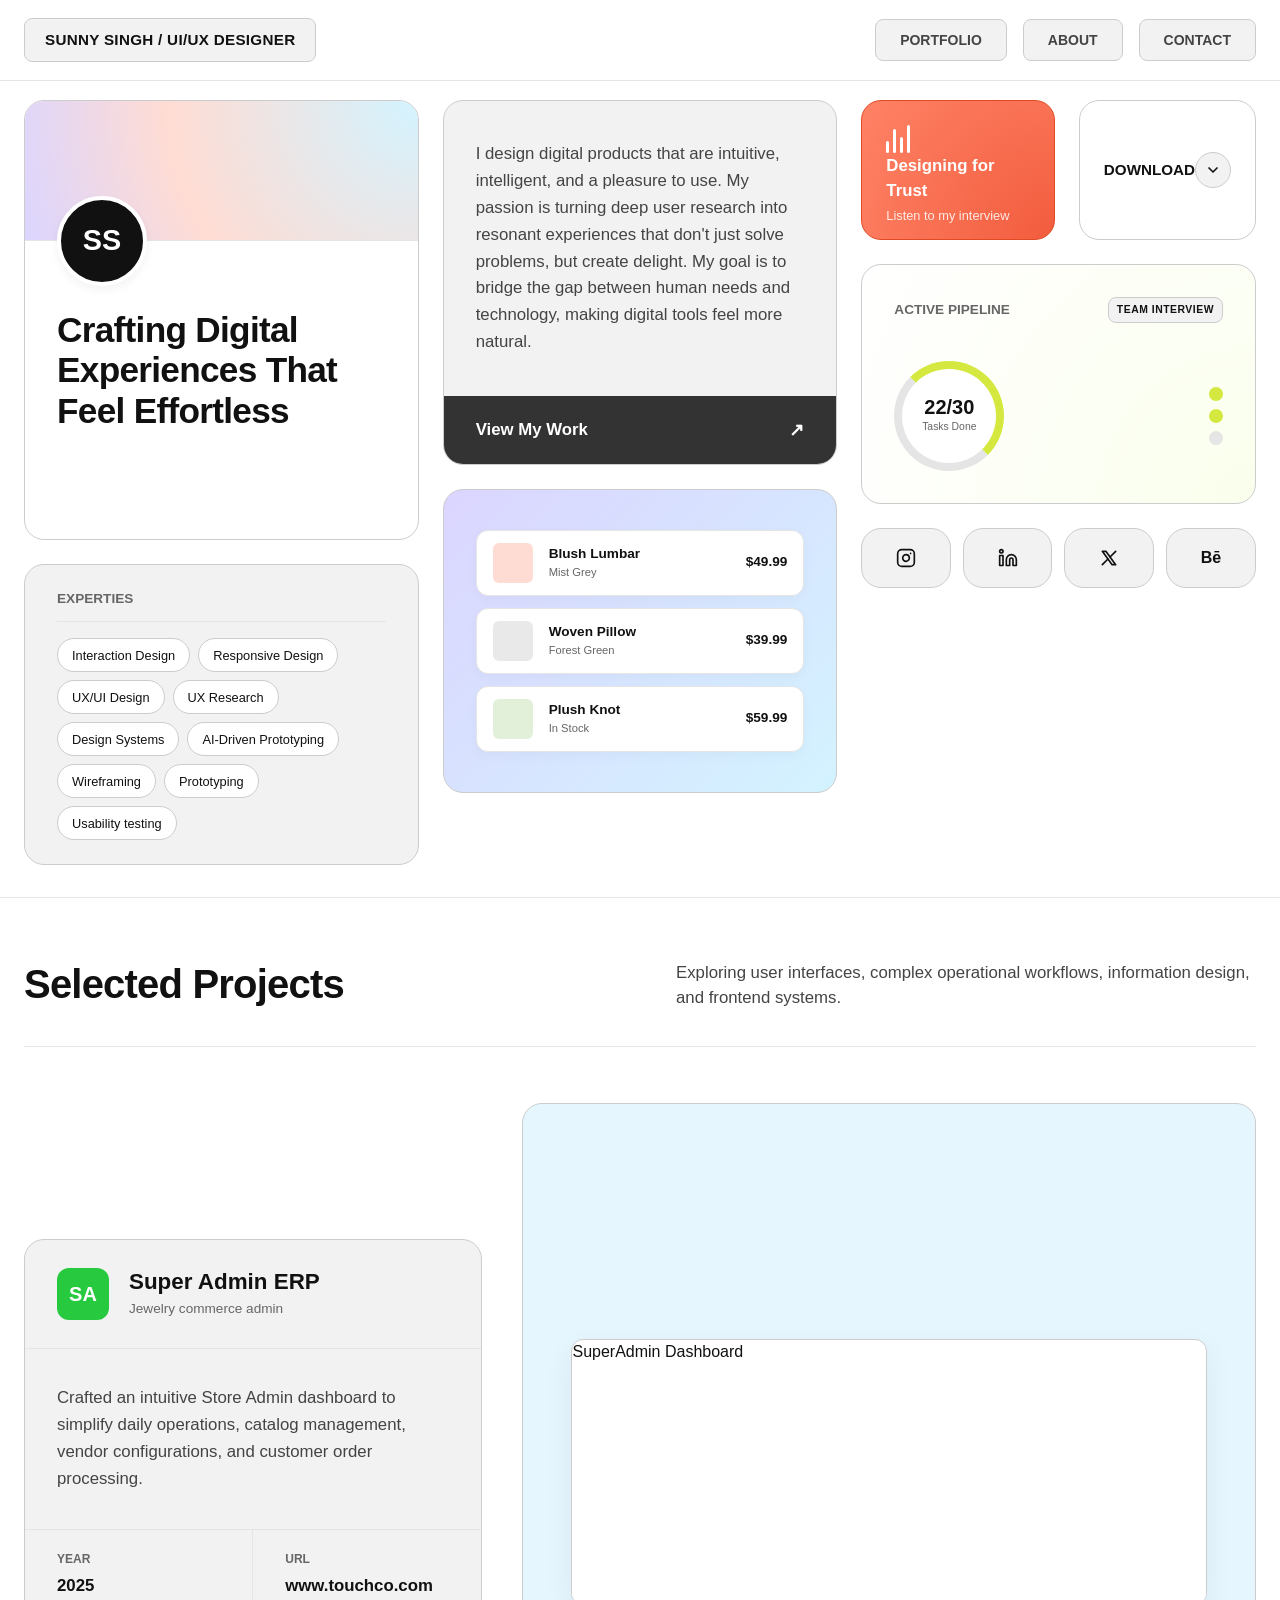
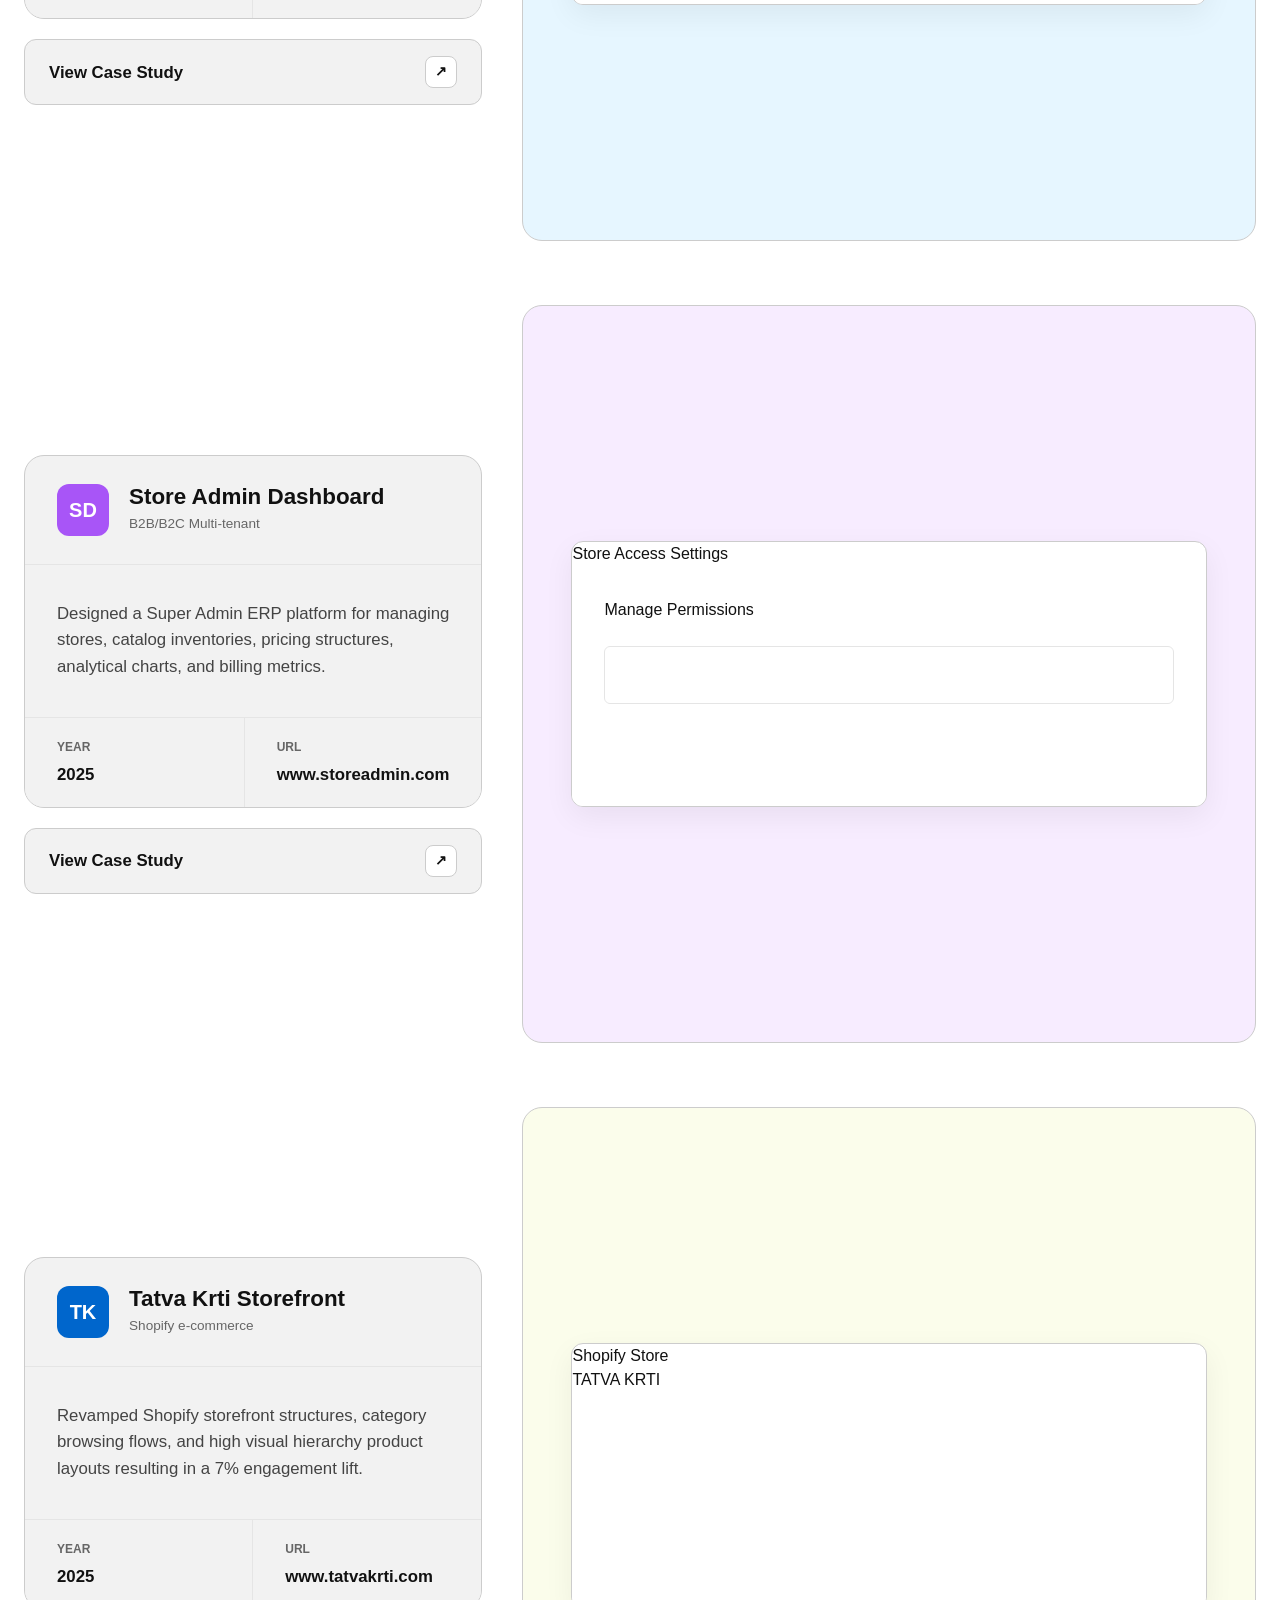
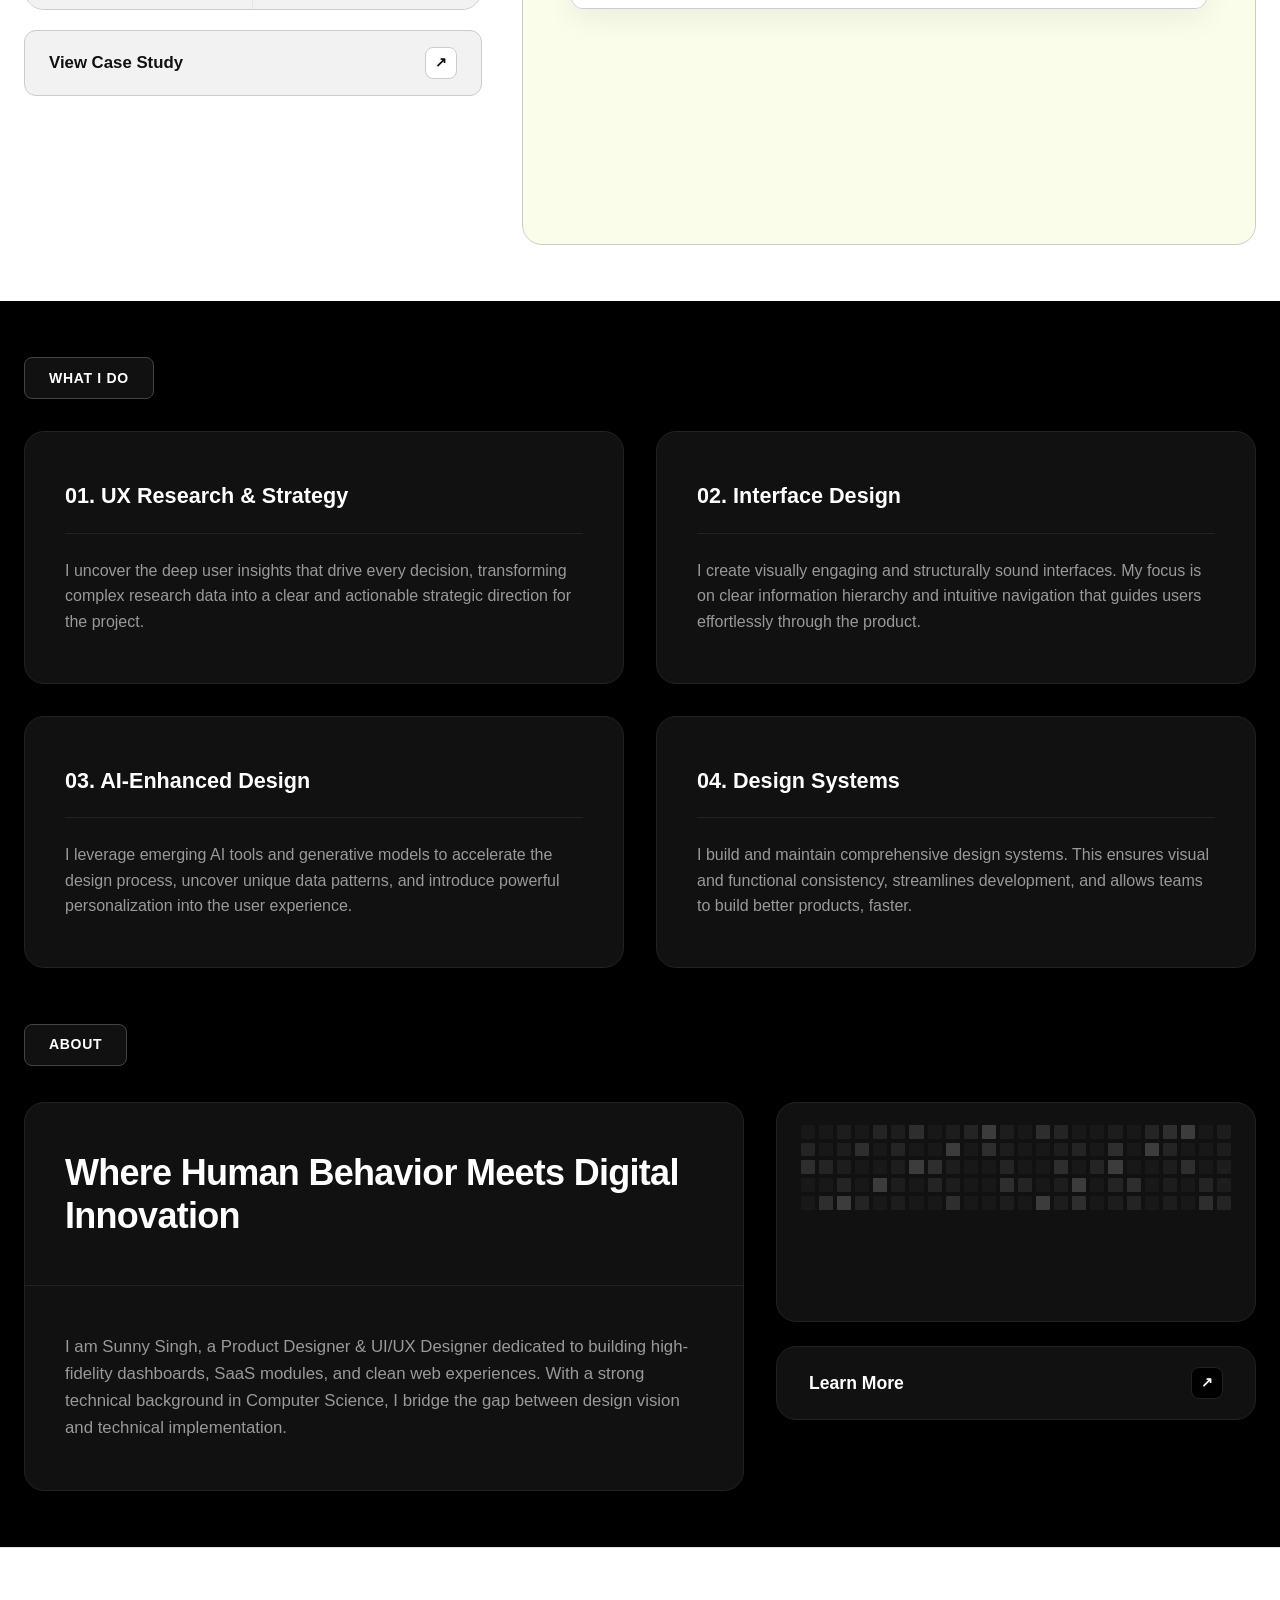
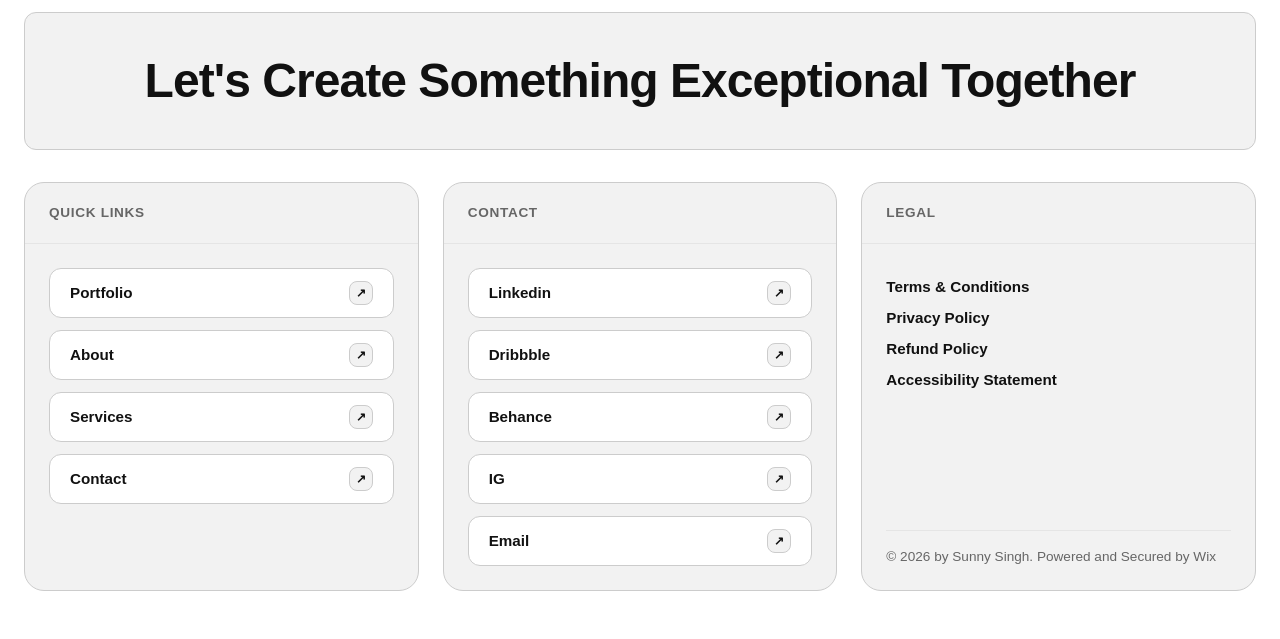
==== index.html @ 40cc1db8 "Initial commit - Sunny Singh Portfolio" ====
<!DOCTYPE html>
<html lang="en">
<head>
  <meta charset="UTF-8">
  <meta name="viewport" content="width=device-width, initial-scale=1.0">
  <title>Sunny Singh | UI/UX Designer Portfolio</title>
  <meta name="description" content="Portfolio of Sunny Singh, a Product Designer and UI/UX Designer specializing in SaaS, ERP, and e-commerce platforms.">
  <link rel="stylesheet" href="css/style.css">
</head>
<body>

  <!-- Navigation Header -->
  <header>
    <div class="container nav-container">
      <a href="index.html" class="logo-capsule">
        Sunny Singh / UI/UX Designer
      </a>
      <nav class="nav-menu">
        <a href="portfolio.html" class="nav-capsule">Portfolio</a>
        <a href="about.html" class="nav-capsule">About</a>
        <a href="contact.html" class="nav-capsule">Contact</a>
      </nav>
      <button class="hamburger" aria-label="Toggle navigation menu">
        <span></span>
        <span></span>
        <span></span>
      </button>
    </div>
  </header>

  <!-- Hero Dashboard Grid -->
  <section class="hero-section">
    <div class="container">
      <div class="hero-dashboard-grid">
        
        <!-- Column 1 (Left) -->
        <div class="hero-col">
          <!-- Tall Profile Card -->
          <div class="tall-profile-card">
            <div class="profile-gradient-bg"></div>
            <div class="profile-avatar">SS</div>
            <h1 class="profile-title">Crafting Digital Experiences That Feel Effortless</h1>
          </div>
          
          <!-- Experties Card -->
          <div class="experties-card">
            <div class="experties-header">Experties</div>
            <div class="experties-body">
              <span class="expert-capsule">Interaction Design</span>
              <span class="expert-capsule">Responsive Design</span>
              <span class="expert-capsule">UX/UI Design</span>
              <span class="expert-capsule">UX Research</span>
              <span class="expert-capsule">Design Systems</span>
              <span class="expert-capsule">AI-Driven Prototyping</span>
              <span class="expert-capsule">Wireframing</span>
              <span class="expert-capsule">Prototyping</span>
              <span class="expert-capsule">Usability testing</span>
            </div>
          </div>
        </div>

        <!-- Column 2 (Middle) -->
        <div class="hero-col">
          <!-- About Card -->
          <div class="about-card-new">
            <div class="about-card-text">
              I design digital products that are intuitive, intelligent, and a pleasure to use. My passion is turning deep user research into resonant experiences that don't just solve problems, but create delight. My goal is to bridge the gap between human needs and technology, making digital tools feel more natural.
            </div>
            <a href="#work" class="about-card-btn-link">
              <span>View My Work</span>
              <span class="arrow">↗</span>
            </a>
          </div>
          
          <!-- Catalog Mockup Card -->
          <div class="catalog-mockup-card">
            <div class="catalog-mockup-item">
              <div class="catalog-item-thumb pink"></div>
              <div class="catalog-item-info">
                <span class="catalog-item-name">Blush Lumbar</span>
                <span class="catalog-item-desc">Mist Grey</span>
              </div>
              <div class="catalog-item-price">$49.99</div>
            </div>
            <div class="catalog-mockup-item">
              <div class="catalog-item-thumb grey"></div>
              <div class="catalog-item-info">
                <span class="catalog-item-name">Woven Pillow</span>
                <span class="catalog-item-desc">Forest Green</span>
              </div>
              <div class="catalog-item-price">$39.99</div>
            </div>
            <div class="catalog-mockup-item">
              <div class="catalog-item-thumb green"></div>
              <div class="catalog-item-info">
                <span class="catalog-item-name">Plush Knot</span>
                <span class="catalog-item-desc">In Stock</span>
              </div>
              <div class="catalog-item-price">$59.99</div>
            </div>
          </div>
        </div>

        <!-- Column 3 (Right) -->
        <div class="hero-col">
          <!-- Top Split Row -->
          <div class="hero-split-row">
            <!-- Soundwave Card (Synchronized Jukebox) -->
            <div class="soundwave-card-new" id="jukebox-card" style="cursor: pointer;">
              <div class="soundwave-animated-bars" id="jukebox-bars">
                <span class="bar"></span>
                <span class="bar"></span>
                <span class="bar"></span>
                <span class="bar"></span>
              </div>
              <div class="soundwave-text">
                <div class="soundwave-title" id="jukebox-title">Designing for Trust</div>
                <div class="soundwave-subtitle" id="jukebox-subtitle">Listen to my interview</div>
              </div>
            </div>
            
            <!-- Download CV Card -->
            <a href="about.html" class="download-cv-card-new">
              <span>Download</span>
              <div class="download-circle-icon">
                <svg width="16" height="16" viewBox="0 0 24 24" fill="none" stroke="currentColor" stroke-width="2.5" stroke-linecap="round" stroke-linejoin="round"><path d="M6 9l6 6 6-6"></path></svg>
              </div>
            </a>
          </div>
          
          <!-- Active Pipeline Mockup Card -->
          <div class="active-pipeline-card-new">
            <div class="pipeline-header-new">
              <span>Active Pipeline</span>
              <span class="badge-capsule" style="padding: 0.25rem 0.5rem; font-size: 0.65rem; margin-bottom: 0;">Team Interview</span>
            </div>
            <div class="pipeline-graphics">
              <div class="pipeline-circle-progress">
                <div class="progress-val">22/30</div>
                <div class="progress-lbl">Tasks Done</div>
              </div>
              <div class="pipeline-steps-list">
                <div class="pipeline-step-dot done"></div>
                <div class="pipeline-step-dot done"></div>
                <div class="pipeline-step-dot pending"></div>
              </div>
            </div>
          </div>
          
          <!-- Social Icons Bar -->
          <div class="hero-social-bar">
            <a href="https://instagram.com" target="_blank" class="social-icon-btn" aria-label="Instagram">
              <svg width="20" height="20" viewBox="0 0 24 24" fill="none" stroke="currentColor" stroke-width="2" stroke-linecap="round" stroke-linejoin="round"><rect x="2" y="2" width="20" height="20" rx="5" ry="5"></rect><path d="M16 11.37A4 4 0 1 1 12.63 8 4 4 0 0 1 16 11.37z"></path><line x1="17.5" y1="6.5" x2="17.51" y2="6.5"></line></svg>
            </a>
            <a href="https://linkedin.com/in/sunny-singh-4817a9322" target="_blank" class="social-icon-btn" aria-label="LinkedIn">
              <svg width="20" height="20" viewBox="0 0 24 24" fill="none" stroke="currentColor" stroke-width="2" stroke-linecap="round" stroke-linejoin="round"><path d="M16 8a6 6 0 0 1 6 6v7h-4v-7a2 2 0 0 0-2-2 2 2 0 0 0-2 2v7h-4v-7a6 6 0 0 1 6-6z"></path><rect x="2" y="9" width="4" height="12"></rect><circle cx="4" cy="4" r="2"></circle></svg>
            </a>
            <a href="https://x.com" target="_blank" class="social-icon-btn" aria-label="Twitter">
              <svg width="20" height="20" viewBox="0 0 24 24" fill="none" stroke="currentColor" stroke-width="2" stroke-linecap="round" stroke-linejoin="round"><path d="M4 4l11.733 16h4.267l-11.733 -16z"></path><path d="M4 20l6.768 -6.768m2.46 -2.46l6.772 -6.772"></path></svg>
            </a>
            <a href="https://behance.net" target="_blank" class="social-icon-btn" aria-label="Behance">
              <span style="font-weight: 800; font-size: 1rem; font-family: var(--font-headings);">Bē</span>
            </a>
          </div>
        </div>

      </div>
    </div>
  </section>

  <!-- Selected Work Section -->
  <section class="work-section section-padding" id="work">
    <div class="container">
      <div class="projects-section-header">
        <h2 class="projects-section-title">Selected Projects</h2>
        <p class="projects-section-desc">Exploring user interfaces, complex operational workflows, information design, and frontend systems.</p>
      </div>
      
      <!-- Project 1 -->
      <div class="project-split">
        <div class="project-left-container">
          <div class="project-info-card">
            <div class="project-left-header">
              <div class="project-app-icon">SA</div>
              <div class="project-title-group">
                <h3>Super Admin ERP</h3>
                <p>Jewelry commerce admin</p>
              </div>
            </div>
            <div class="project-left-body">
              <p>Crafted an intuitive Store Admin dashboard to simplify daily operations, catalog management, vendor configurations, and customer order processing.</p>
            </div>
            <div class="project-left-metadata">
              <div class="meta-box">
                <span class="meta-lbl">Year</span>
                <span class="meta-val">2025</span>
              </div>
              <div class="meta-box">
                <span class="meta-lbl">URL</span>
                <span class="meta-val">www.touchco.com</span>
              </div>
            </div>
          </div>
          <a href="project-super-admin.html" class="project-cta-btn">
            <span>View Case Study</span>
            <span class="arrow-box">↗</span>
          </a>
        </div>
        <div class="project-right-mockup">
          <div class="project-browser-frame">
            <div class="mockup-header">
              <div class="mockup-dot red"></div>
              <div class="mockup-dot yellow"></div>
              <div class="mockup-dot green"></div>
              <div class="mockup-tab">SuperAdmin Dashboard</div>
            </div>
            <div class="mockup-body mockup-dashboard" style="height: 240px; background-color: var(--bg-primary);">
              <div class="mockup-sidebar">
                <div class="mockup-side-item active"></div>
                <div class="mockup-side-item short"></div>
                <div class="mockup-side-item"></div>
              </div>
              <div class="mockup-main">
                <div class="mockup-grid-cards">
                  <div class="mockup-card-small">
                    <div class="mockup-line-bold" style="width: 50%;"></div>
                  </div>
                  <div class="mockup-card-small">
                    <div class="mockup-line-bold" style="width: 40%; background-color: var(--accent-blue);"></div>
                  </div>
                  <div class="mockup-card-small">
                    <div class="mockup-line-bold" style="width: 60%;"></div>
                  </div>
                </div>
                <div class="mockup-chart" style="height: 90px;">
                  <div class="mockup-chart-bar" style="height: 45%;"></div>
                  <div class="mockup-chart-bar" style="height: 80%;"></div>
                  <div class="mockup-chart-bar" style="height: 30%;"></div>
                </div>
              </div>
            </div>
          </div>
        </div>
      </div>

      <!-- Project 2 -->
      <div class="project-split">
        <div class="project-left-container">
          <div class="project-info-card">
            <div class="project-left-header">
              <div class="project-app-icon purple">SD</div>
              <div class="project-title-group">
                <h3>Store Admin Dashboard</h3>
                <p>B2B/B2C Multi-tenant</p>
              </div>
            </div>
            <div class="project-left-body">
              <p>Designed a Super Admin ERP platform for managing stores, catalog inventories, pricing structures, analytical charts, and billing metrics.</p>
            </div>
            <div class="project-left-metadata">
              <div class="meta-box">
                <span class="meta-lbl">Year</span>
                <span class="meta-val">2025</span>
              </div>
              <div class="meta-box">
                <span class="meta-lbl">URL</span>
                <span class="meta-val">www.storeadmin.com</span>
              </div>
            </div>
          </div>
          <a href="project-store-admin.html" class="project-cta-btn">
            <span>View Case Study</span>
            <span class="arrow-box">↗</span>
          </a>
        </div>
        <div class="project-right-mockup">
          <div class="project-browser-frame">
            <div class="mockup-header">
              <div class="mockup-dot red"></div>
              <div class="mockup-dot yellow"></div>
              <div class="mockup-dot green"></div>
              <div class="mockup-tab">Store Access Settings</div>
            </div>
            <div class="mockup-body" style="height: 240px; padding: 2rem; background-color: var(--bg-primary); display: flex; flex-direction: column; gap: 1.5rem;">
              <div style="display: flex; justify-content: space-between; align-items: center;">
                <div class="mockup-line-bold" style="width: 35%;">Manage Permissions</div>
                <div style="width: 50px; height: 16px; background-color: var(--accent-blue-light); border-radius: 4px;"></div>
              </div>
              <div style="border: 1px solid var(--border-color); border-radius: 6px; padding: 1rem; display: flex; flex-direction: column; gap: 0.75rem;">
                <div class="mockup-line" style="width: 100%;"></div>
                <div class="mockup-line" style="width: 90%;"></div>
                <div class="mockup-line" style="width: 60%;"></div>
              </div>
            </div>
          </div>
        </div>
      </div>

      <!-- Project 3 -->
      <div class="project-split">
        <div class="project-left-container">
          <div class="project-info-card">
            <div class="project-left-header">
              <div class="project-app-icon blue">TK</div>
              <div class="project-title-group">
                <h3>Tatva Krti Storefront</h3>
                <p>Shopify e-commerce</p>
              </div>
            </div>
            <div class="project-left-body">
              <p>Revamped Shopify storefront structures, category browsing flows, and high visual hierarchy product layouts resulting in a 7% engagement lift.</p>
            </div>
            <div class="project-left-metadata">
              <div class="meta-box">
                <span class="meta-lbl">Year</span>
                <span class="meta-val">2025</span>
              </div>
              <div class="meta-box">
                <span class="meta-lbl">URL</span>
                <span class="meta-val">www.tatvakrti.com</span>
              </div>
            </div>
          </div>
          <a href="project-tatva-krti.html" class="project-cta-btn">
            <span>View Case Study</span>
            <span class="arrow-box">↗</span>
          </a>
        </div>
        <div class="project-right-mockup">
          <div class="project-browser-frame">
            <div class="mockup-header">
              <div class="mockup-dot red"></div>
              <div class="mockup-dot yellow"></div>
              <div class="mockup-dot green"></div>
              <div class="mockup-tab">Shopify Store</div>
            </div>
            <div class="mockup-body mockup-shopify" style="height: 240px; background-color: var(--bg-primary);">
              <div class="mockup-nav-strip">
                <div class="mockup-nav-logo">TATVA KRTI</div>
                <div class="mockup-nav-items">
                  <div class="mockup-nav-item"></div>
                </div>
              </div>
              <div class="mockup-hero-banner" style="height: 60px;">
                <div class="mockup-line-bold" style="width: 40%; background-color: var(--accent-blue);"></div>
              </div>
              <div class="mockup-products-grid" style="grid-template-columns: repeat(3, 1fr); margin-top: 0.5rem;">
                <div class="mockup-product-card"><div class="mockup-product-img"></div></div>
                <div class="mockup-product-card"><div class="mockup-product-img"></div></div>
                <div class="mockup-product-card"><div class="mockup-product-img"></div></div>
              </div>
            </div>
          </div>
        </div>
      </div>

    </div>
  </section>

  <!-- Services Capabilities & About Section (Dark Contrasting Section) -->
  <section class="dark-section section-padding">
    <div class="container">
      <div class="badge-capsule-dark">What I Do</div>
      
      <div class="services-dark-grid" style="margin-bottom: 3.5rem;">
        <!-- Card 1 -->
        <div class="service-dark-card">
          <div class="service-dark-title">01. UX Research & Strategy</div>
          <p class="service-dark-desc">
            I uncover the deep user insights that drive every decision, transforming complex research data into a clear and actionable strategic direction for the project.
          </p>
        </div>
        
        <!-- Card 2 -->
        <div class="service-dark-card">
          <div class="service-dark-title">02. Interface Design</div>
          <p class="service-dark-desc">
            I create visually engaging and structurally sound interfaces. My focus is on clear information hierarchy and intuitive navigation that guides users effortlessly through the product.
          </p>
        </div>
        
        <!-- Card 3 -->
        <div class="service-dark-card">
          <div class="service-dark-title">03. AI-Enhanced Design</div>
          <p class="service-dark-desc">
            I leverage emerging AI tools and generative models to accelerate the design process, uncover unique data patterns, and introduce powerful personalization into the user experience.
          </p>
        </div>
        
        <!-- Card 4 -->
        <div class="service-dark-card">
          <div class="service-dark-title">04. Design Systems</div>
          <p class="service-dark-desc">
            I build and maintain comprehensive design systems. This ensures visual and functional consistency, streamlines development, and allows teams to build better products, faster.
          </p>
        </div>
      </div>

      <!-- About section inside dark layout -->
      <div class="badge-capsule-dark" id="about">About</div>
      
      <div class="about-dark-grid">
        <!-- Left Tall Card -->
        <div class="about-dark-left-card">
          <div class="about-dark-header">
            <h2>Where Human Behavior Meets Digital Innovation</h2>
          </div>
          <div class="about-dark-body">
            <p>
              I am Sunny Singh, a Product Designer & UI/UX Designer dedicated to building high-fidelity dashboards, SaaS modules, and clean web experiences. With a strong technical background in Computer Science, I bridge the gap between design vision and technical implementation.
            </p>
          </div>
        </div>
        
        <!-- Right Column (Mesh Card + Button Card) -->
        <div class="about-dark-right">
          <div class="about-dark-mesh-card">
            <!-- Mosaic grid pattern -->
            <div class="about-dark-mesh-grid">
              <div class="about-dark-mesh-dot"></div><div class="about-dark-mesh-dot"></div><div class="about-dark-mesh-dot"></div><div class="about-dark-mesh-dot"></div><div class="about-dark-mesh-dot"></div><div class="about-dark-mesh-dot"></div><div class="about-dark-mesh-dot"></div><div class="about-dark-mesh-dot"></div><div class="about-dark-mesh-dot"></div><div class="about-dark-mesh-dot"></div><div class="about-dark-mesh-dot"></div><div class="about-dark-mesh-dot"></div><div class="about-dark-mesh-dot"></div><div class="about-dark-mesh-dot"></div><div class="about-dark-mesh-dot"></div><div class="about-dark-mesh-dot"></div><div class="about-dark-mesh-dot"></div><div class="about-dark-mesh-dot"></div><div class="about-dark-mesh-dot"></div><div class="about-dark-mesh-dot"></div><div class="about-dark-mesh-dot"></div><div class="about-dark-mesh-dot"></div><div class="about-dark-mesh-dot"></div><div class="about-dark-mesh-dot"></div>
              <div class="about-dark-mesh-dot"></div><div class="about-dark-mesh-dot"></div><div class="about-dark-mesh-dot"></div><div class="about-dark-mesh-dot"></div><div class="about-dark-mesh-dot"></div><div class="about-dark-mesh-dot"></div><div class="about-dark-mesh-dot"></div><div class="about-dark-mesh-dot"></div><div class="about-dark-mesh-dot"></div><div class="about-dark-mesh-dot"></div><div class="about-dark-mesh-dot"></div><div class="about-dark-mesh-dot"></div><div class="about-dark-mesh-dot"></div><div class="about-dark-mesh-dot"></div><div class="about-dark-mesh-dot"></div><div class="about-dark-mesh-dot"></div><div class="about-dark-mesh-dot"></div><div class="about-dark-mesh-dot"></div><div class="about-dark-mesh-dot"></div><div class="about-dark-mesh-dot"></div><div class="about-dark-mesh-dot"></div><div class="about-dark-mesh-dot"></div><div class="about-dark-mesh-dot"></div><div class="about-dark-mesh-dot"></div>
              <div class="about-dark-mesh-dot"></div><div class="about-dark-mesh-dot"></div><div class="about-dark-mesh-dot"></div><div class="about-dark-mesh-dot"></div><div class="about-dark-mesh-dot"></div><div class="about-dark-mesh-dot"></div><div class="about-dark-mesh-dot"></div><div class="about-dark-mesh-dot"></div><div class="about-dark-mesh-dot"></div><div class="about-dark-mesh-dot"></div><div class="about-dark-mesh-dot"></div><div class="about-dark-mesh-dot"></div><div class="about-dark-mesh-dot"></div><div class="about-dark-mesh-dot"></div><div class="about-dark-mesh-dot"></div><div class="about-dark-mesh-dot"></div><div class="about-dark-mesh-dot"></div><div class="about-dark-mesh-dot"></div><div class="about-dark-mesh-dot"></div><div class="about-dark-mesh-dot"></div><div class="about-dark-mesh-dot"></div><div class="about-dark-mesh-dot"></div><div class="about-dark-mesh-dot"></div><div class="about-dark-mesh-dot"></div>
              <div class="about-dark-mesh-dot"></div><div class="about-dark-mesh-dot"></div><div class="about-dark-mesh-dot"></div><div class="about-dark-mesh-dot"></div><div class="about-dark-mesh-dot"></div><div class="about-dark-mesh-dot"></div><div class="about-dark-mesh-dot"></div><div class="about-dark-mesh-dot"></div><div class="about-dark-mesh-dot"></div><div class="about-dark-mesh-dot"></div><div class="about-dark-mesh-dot"></div><div class="about-dark-mesh-dot"></div><div class="about-dark-mesh-dot"></div><div class="about-dark-mesh-dot"></div><div class="about-dark-mesh-dot"></div><div class="about-dark-mesh-dot"></div><div class="about-dark-mesh-dot"></div><div class="about-dark-mesh-dot"></div><div class="about-dark-mesh-dot"></div><div class="about-dark-mesh-dot"></div><div class="about-dark-mesh-dot"></div><div class="about-dark-mesh-dot"></div><div class="about-dark-mesh-dot"></div><div class="about-dark-mesh-dot"></div>
              <div class="about-dark-mesh-dot"></div><div class="about-dark-mesh-dot"></div><div class="about-dark-mesh-dot"></div><div class="about-dark-mesh-dot"></div><div class="about-dark-mesh-dot"></div><div class="about-dark-mesh-dot"></div><div class="about-dark-mesh-dot"></div><div class="about-dark-mesh-dot"></div><div class="about-dark-mesh-dot"></div><div class="about-dark-mesh-dot"></div><div class="about-dark-mesh-dot"></div><div class="about-dark-mesh-dot"></div><div class="about-dark-mesh-dot"></div><div class="about-dark-mesh-dot"></div><div class="about-dark-mesh-dot"></div><div class="about-dark-mesh-dot"></div><div class="about-dark-mesh-dot"></div><div class="about-dark-mesh-dot"></div><div class="about-dark-mesh-dot"></div><div class="about-dark-mesh-dot"></div><div class="about-dark-mesh-dot"></div><div class="about-dark-mesh-dot"></div><div class="about-dark-mesh-dot"></div><div class="about-dark-mesh-dot"></div>
            </div>
          </div>
          
          <a href="about.html" class="about-dark-btn">
            <span>Learn More</span>
            <span class="arrow-box">↗</span>
          </a>
        </div>
      </div>
    </div>
  </section>

  <!-- Footer -->
  <footer>
    <div class="container">
      
      <!-- Big Header Capsule -->
      <div class="footer-hero-bar">
        <h2>Let's Create Something Exceptional Together</h2>
      </div>

      <div class="footer-columns-grid">
        
        <!-- Quick Links Widget -->
        <div class="footer-widget">
          <div class="footer-widget-header">Quick Links</div>
          <div class="footer-widget-body">
            <a href="portfolio.html" class="footer-button">
              <span>Portfolio</span>
              <span class="arrow-box">↗</span>
            </a>
            <a href="about.html" class="footer-button">
              <span>About</span>
              <span class="arrow-box">↗</span>
            </a>
            <a href="#work" class="footer-button">
              <span>Services</span>
              <span class="arrow-box">↗</span>
            </a>
            <a href="contact.html" class="footer-button">
              <span>Contact</span>
              <span class="arrow-box">↗</span>
            </a>
          </div>
        </div>

        <!-- Contact links Widget -->
        <div class="footer-widget">
          <div class="footer-widget-header">Contact</div>
          <div class="footer-widget-body">
            <a href="https://linkedin.com/in/sunny-singh-4817a9322" target="_blank" class="footer-button">
              <span>Linkedin</span>
              <span class="arrow-box">↗</span>
            </a>
            <a href="https://dribbble.com" target="_blank" class="footer-button">
              <span>Dribbble</span>
              <span class="arrow-box">↗</span>
            </a>
            <a href="https://behance.net" target="_blank" class="footer-button">
              <span>Behance</span>
              <span class="arrow-box">↗</span>
            </a>
            <a href="https://instagram.com" target="_blank" class="footer-button">
              <span>IG</span>
              <span class="arrow-box">↗</span>
            </a>
            <a href="mailto:sunnysinghsurat200@gmail.com" class="footer-button">
              <span>Email</span>
              <span class="arrow-box">↗</span>
            </a>
          </div>
        </div>

        <!-- Legal Widget -->
        <div class="footer-widget">
          <div class="footer-widget-header">Legal</div>
          <div class="footer-widget-body legal-body">
            <div class="footer-legal-list">
              <a href="#">Terms & Conditions</a>
              <a href="#">Privacy Policy</a>
              <a href="#">Refund Policy</a>
              <a href="#">Accessibility Statement</a>
            </div>
            <div class="footer-copyright">
              &copy; 2026 by Sunny Singh. Powered and Secured by Wix
            </div>
          </div>
        </div>

      </div>

    </div>
  </footer>

  <!-- Jukebox Modal Overlay -->
  <div id="jukebox-modal" class="jukebox-modal-overlay">
    <div class="jukebox-modal-container">
      <div class="jukebox-modal-header">
        <h3>Synchronized Jukebox</h3>
        <button id="jukebox-modal-close" class="jukebox-close-btn" aria-label="Close Jukebox">&times;</button>
      </div>
      <div class="jukebox-modal-body">
        <p class="jukebox-note">Choose a track to play sync-wide. When you select or paste a track, it updates in real-time for all active site visitors!</p>
        
        <!-- Real Live Spotify Player Embed (Single, fully-functional player widget) -->
        <div class="spotify-embed-container" style="border-radius: 12px; overflow: hidden; border: 1px solid var(--border-color); margin-bottom: 1.5rem; background-color: var(--bg-secondary); height: 352px; box-shadow: 0 8px 30px rgba(0,0,0,0.08);">
          <iframe id="jukebox-spotify-iframe" src="https://open.spotify.com/embed/track/4PTG3Z6ehGkBFmzsOhdRCK?utm_source=generator&theme=0" width="100%" height="352" frameBorder="0" allowfullscreen="" allow="autoplay; clipboard-write; encrypted-media; fullscreen; picture-in-picture" loading="lazy"></iframe>
        </div>

        <!-- Custom Input Field -->
        <div class="jukebox-input-group">
          <input type="text" id="jukebox-song-input" placeholder="Paste Spotify Link (Track, Playlist, Album)..." />
          <button id="jukebox-sync-btn" class="jukebox-action-btn">Add Song ↗</button>
        </div>

        <!-- Jukebox Playlist Header/Counter -->
        <div class="playlist-queue-header">
          <span>Create Playlist For Me</span>
          <span id="playlist-counter" class="playlist-counter-badge">0 / 10 Songs</span>
        </div>

        <!-- Scrollable List of Songs -->
        <div class="playlist-queue-scroll">
          <div id="jukebox-playlist-list" class="playlist-queue-list">
            <!-- Dynamic elements loaded by JS -->
            <div class="playlist-empty-state">No songs added yet. Paste a link above to start!</div>
          </div>
        </div>
      </div>
    </div>
  </div>

  <script src="js/main.js"></script>
  <script src="js/jukebox.js"></script>
</body>
</html>
---- css/style.css ----
:root {
  /* Colors - White Theme with Blue Accent */
  --bg-primary: #ffffff;
  --bg-secondary: #f2f2f2;
  --bg-tertiary: #e9e9e9;
  --text-primary: #111111;
  --text-secondary: #444444;
  --text-muted: #666666;
  --accent-blue: #0066cc;
  --accent-blue-hover: #0052a3;
  --border-color: #e5e5e5;
  --border-dark: #cccccc;
  
  /* Fonts - Helvetica stack */
  --font-headings: "Helvetica Neue", Helvetica, Arial, sans-serif;
  --font-body: "Helvetica Neue", Helvetica, Arial, sans-serif;
  
  /* Layout Constants */
  --radius-lg: 20px;
  --radius-md: 12px;
  --radius-sm: 8px;
  --radius-pill: 9999px;
  --transition: all 0.25s ease;
}

/* Reset & Base */
*, *::before, *::after {
  box-sizing: border-box;
  margin: 0;
  padding: 0;
}

html {
  scroll-behavior: smooth;
}

body {
  font-family: var(--font-body);
  background-color: var(--bg-primary);
  color: var(--text-primary);
  line-height: 1.5;
  overflow-x: hidden;
  -webkit-font-smoothing: antialiased;
}

a {
  color: inherit;
  text-decoration: none;
  transition: var(--transition);
}

/* Container */
.container {
  width: 100%;
  max-width: 1340px;
  margin: 0 auto;
  padding: 0 1.5rem;
}

.section-padding {
  padding: 3.5rem 0;
}

/* Title Badges (Capsule containers like Wix) */
.badge-capsule {
  display: inline-block;
  padding: 0.6rem 1.5rem;
  border: 1px solid var(--border-dark);
  background-color: var(--bg-secondary);
  border-radius: var(--radius-sm);
  font-family: var(--font-headings);
  font-weight: 600;
  font-size: 0.875rem;
  letter-spacing: 0.05em;
  text-transform: uppercase;
  margin-bottom: 2rem;
  color: var(--text-primary);
}

.badge-capsule-dark {
  display: inline-block;
  padding: 0.6rem 1.5rem;
  border: 1px solid #444444;
  background-color: #111111;
  border-radius: var(--radius-sm);
  font-family: var(--font-headings);
  font-weight: 600;
  font-size: 0.875rem;
  letter-spacing: 0.05em;
  text-transform: uppercase;
  margin-bottom: 2rem;
  color: #ffffff;
}

/* Capsule Buttons */
.btn-capsule {
  display: inline-flex;
  align-items: center;
  justify-content: space-between;
  padding: 0.75rem 1.25rem;
  border: 1px solid var(--border-dark);
  background-color: var(--bg-secondary);
  border-radius: var(--radius-sm);
  font-family: var(--font-headings);
  font-weight: 600;
  font-size: 0.95rem;
  width: 100%;
  transition: var(--transition);
  cursor: pointer;
  color: var(--text-primary);
}

.btn-capsule:hover {
  background-color: var(--bg-tertiary);
  border-color: var(--text-primary);
}

.btn-capsule .arrow-box {
  width: 28px;
  height: 28px;
  border: 1px solid var(--border-dark);
  border-radius: var(--radius-sm);
  display: flex;
  align-items: center;
  justify-content: center;
  background-color: var(--bg-primary);
  font-size: 0.75rem;
}

.btn-capsule:hover .arrow-box {
  border-color: var(--text-primary);
}

/* Blue CTA variants (Override for blue style specified by user) */
.btn-capsule.blue-cta {
  background-color: var(--accent-blue);
  border-color: var(--accent-blue);
  color: #ffffff;
}

.btn-capsule.blue-cta:hover {
  background-color: var(--accent-blue-hover);
  border-color: var(--accent-blue-hover);
}

.btn-capsule.blue-cta .arrow-box {
  border-color: rgba(255, 255, 255, 0.3);
  background-color: rgba(255, 255, 255, 0.1);
  color: #ffffff;
}

/* Header / Navbar */
header {
  position: fixed;
  top: 0;
  left: 0;
  width: 100%;
  background-color: rgba(255, 255, 255, 0.95);
  z-index: 100;
  border-bottom: 1px solid var(--border-color);
}

.nav-container {
  display: flex;
  justify-content: space-between;
  align-items: center;
  height: 80px;
}

.logo-capsule {
  display: inline-block;
  padding: 0.6rem 1.25rem;
  border: 1px solid var(--border-dark);
  background-color: var(--bg-secondary);
  border-radius: var(--radius-sm);
  font-family: var(--font-headings);
  font-weight: 700;
  font-size: 0.95rem;
  letter-spacing: 0.02em;
  color: var(--text-primary);
  text-transform: uppercase;
}

.nav-menu {
  display: flex;
  gap: 1rem;
}

.nav-capsule {
  display: inline-block;
  padding: 0.6rem 1.5rem;
  border: 1px solid var(--border-dark);
  background-color: var(--bg-secondary);
  border-radius: var(--radius-sm);
  font-family: var(--font-headings);
  font-weight: 600;
  font-size: 0.875rem;
  text-transform: uppercase;
  color: var(--text-secondary);
  transition: var(--transition);
}

.nav-capsule:hover, .nav-capsule.active {
  background-color: var(--bg-primary);
  border-color: var(--text-primary);
  color: var(--text-primary);
}

.nav-capsule.active {
  box-shadow: inset 0 0 0 1px var(--text-primary);
}

.hamburger {
  display: none;
  cursor: pointer;
  background: none;
  border: 1px solid var(--border-dark);
  border-radius: var(--radius-sm);
  padding: 0.5rem;
  z-index: 102;
}

.hamburger span {
  display: block;
  width: 20px;
  height: 2px;
  background-color: var(--text-primary);
  margin: 4px 0;
  transition: var(--transition);
}

/* Dashboard Hero Grid Layout (Screen 1) */
.hero-section {
  padding-top: 100px;
  padding-bottom: 2rem;
}

.hero-dashboard-grid {
  display: grid;
  grid-template-columns: 1fr 1fr 1fr;
  gap: 1.5rem;
  align-items: start;
}

.hero-col {
  display: flex;
  flex-direction: column;
  gap: 1.5rem;
}

/* Tall Profile Card */
.tall-profile-card {
  background-color: var(--bg-primary);
  border: 1px solid var(--border-dark);
  border-radius: var(--radius-lg);
  display: flex;
  flex-direction: column;
  overflow: hidden;
  position: relative;
  min-height: 440px;
}

.profile-gradient-bg {
  height: 140px;
  background: radial-gradient(circle at top right, #d3f3ff 0%, #ffdcd3 60%, #dbd5ff 100%);
  border-bottom: 1px solid var(--border-color);
}

.profile-avatar {
  width: 90px;
  height: 90px;
  border-radius: 50%;
  background-color: var(--text-primary);
  color: #ffffff;
  display: flex;
  align-items: center;
  justify-content: center;
  font-family: var(--font-headings);
  font-weight: 800;
  font-size: 1.8rem;
  margin-left: 2rem;
  margin-top: -45px;
  border: 4px solid #ffffff;
  z-index: 2;
  position: relative;
  box-shadow: 0 4px 10px rgba(0,0,0,0.05);
}

.profile-title {
  padding: 1.5rem 2rem 2.5rem 2rem;
  font-family: var(--font-headings);
  font-size: 2.2rem;
  font-weight: 800;
  color: var(--text-primary);
  line-height: 1.15;
  letter-spacing: -0.02em;
}

/* Experties Card */
.experties-card {
  background-color: var(--bg-secondary);
  border: 1px solid var(--border-dark);
  border-radius: var(--radius-lg);
  padding: 1.5rem 2rem;
}

.experties-header {
  font-family: var(--font-headings);
  font-size: 0.85rem;
  font-weight: 700;
  text-transform: uppercase;
  color: var(--text-muted);
  padding-bottom: 0.75rem;
  border-bottom: 1px solid var(--border-color);
  margin-bottom: 1rem;
}

.experties-body {
  display: flex;
  flex-wrap: wrap;
  gap: 0.5rem;
}

.expert-capsule {
  display: inline-block;
  padding: 0.4rem 0.875rem;
  background-color: var(--bg-primary);
  border: 1px solid var(--border-dark);
  border-radius: var(--radius-pill);
  font-size: 0.8rem;
  font-weight: 500;
  color: var(--text-primary);
}

/* About Card New */
.about-card-new {
  background-color: var(--bg-secondary);
  border: 1px solid var(--border-dark);
  border-radius: var(--radius-lg);
  overflow: hidden;
  display: flex;
  flex-direction: column;
  min-height: 310px;
}

.about-card-text {
  padding: 2.5rem 2rem;
  font-size: 1.05rem;
  color: var(--text-secondary);
  line-height: 1.6;
  flex-grow: 1;
}

.about-card-btn-link {
  display: flex;
  justify-content: space-between;
  align-items: center;
  padding: 1.25rem 2rem;
  background-color: #333333;
  color: #ffffff;
  font-family: var(--font-headings);
  font-weight: 700;
  font-size: 1.05rem;
  transition: var(--transition);
}

.about-card-btn-link:hover {
  background-color: var(--accent-blue);
  color: #ffffff;
}

.about-card-btn-link .arrow {
  font-size: 1.15rem;
}

/* Catalog Mockup Card */
.catalog-mockup-card {
  background: linear-gradient(135deg, #dbd5ff 0%, #d3f3ff 100%);
  border: 1px solid var(--border-dark);
  border-radius: var(--radius-lg);
  padding: 2.5rem 2rem;
  display: flex;
  flex-direction: column;
  gap: 0.75rem;
}

.catalog-mockup-item {
  background-color: var(--bg-primary);
  border-radius: var(--radius-md);
  padding: 0.75rem 1rem;
  display: flex;
  align-items: center;
  gap: 1rem;
  border: 1px solid var(--border-color);
  box-shadow: 0 4px 12px rgba(0,0,0,0.03);
}

.catalog-item-thumb {
  width: 40px;
  height: 40px;
  border-radius: 6px;
}
.catalog-item-thumb.pink { background-color: #ffdcd3; }
.catalog-item-thumb.grey { background-color: #e9e9e9; }
.catalog-item-thumb.green { background-color: #e2f0d9; }

.catalog-item-info {
  display: flex;
  flex-direction: column;
  flex-grow: 1;
}

.catalog-item-name {
  font-weight: 700;
  font-size: 0.85rem;
  color: var(--text-primary);
}

.catalog-item-desc {
  font-size: 0.7rem;
  color: var(--text-muted);
}

.catalog-item-price {
  font-weight: 800;
  font-size: 0.85rem;
  color: var(--text-primary);
}

/* Right Column Elements */
.hero-split-row {
  display: grid;
  grid-template-columns: 1.2fr 0.8fr;
  gap: 1.5rem;
}

/* Soundwave Card New */
.soundwave-card-new {
  background: radial-gradient(circle at bottom right, #f25c3d, #ff8266);
  border: 1px solid #e04b25;
  border-radius: var(--radius-lg);
  padding: 1.5rem;
  color: #ffffff;
  display: flex;
  flex-direction: column;
  justify-content: space-between;
  height: 140px;
}

.soundwave-animated-bars {
  display: flex;
  gap: 4px;
  height: 28px;
  align-items: flex-end;
}

.soundwave-animated-bars .bar {
  width: 3px;
  background-color: #ffffff;
  border-radius: 2px;
  animation: bounce 0.8s ease-in-out infinite alternate;
}
.soundwave-animated-bars .bar:nth-child(1) { height: 12px; animation-duration: 0.5s; }
.soundwave-animated-bars .bar:nth-child(2) { height: 24px; animation-duration: 0.8s; }
.soundwave-animated-bars .bar:nth-child(3) { height: 16px; animation-duration: 0.6s; }
.soundwave-animated-bars .bar:nth-child(4) { height: 28px; animation-duration: 0.9s; }

@keyframes bounce {
  from { transform: scaleY(0.3); }
  to { transform: scaleY(1); }
}

.soundwave-text {
  display: flex;
  flex-direction: column;
  gap: 0.15rem;
}

.soundwave-title {
  font-family: var(--font-headings);
  font-weight: 700;
  font-size: 1.05rem;
}

.soundwave-subtitle {
  font-size: 0.8rem;
  opacity: 0.85;
}

/* Download CV Card New */
.download-cv-card-new {
  background-color: var(--bg-primary);
  border: 1px solid var(--border-dark);
  border-radius: var(--radius-lg);
  display: flex;
  align-items: center;
  justify-content: space-between;
  padding: 1.5rem;
  font-family: var(--font-headings);
  font-weight: 700;
  font-size: 0.95rem;
  color: var(--text-primary);
  text-transform: uppercase;
  height: 140px;
  transition: var(--transition);
}

.download-cv-card-new:hover {
  border-color: var(--text-primary);
}

.download-circle-icon {
  width: 36px;
  height: 36px;
  border-radius: 50%;
  border: 1px solid var(--border-dark);
  display: flex;
  align-items: center;
  justify-content: center;
  background-color: var(--bg-secondary);
  color: var(--text-primary);
  transition: var(--transition);
}

.download-cv-card-new:hover .download-circle-icon {
  background-color: var(--accent-blue);
  color: #ffffff;
  border-color: var(--accent-blue);
}

/* Active Pipeline Card New */
.active-pipeline-card-new {
  background-color: var(--bg-secondary);
  border: 1px solid var(--border-dark);
  border-radius: var(--radius-lg);
  padding: 2rem;
  display: flex;
  flex-direction: column;
  justify-content: space-between;
  height: 240px;
  overflow: hidden;
  background: radial-gradient(circle at bottom right, #faffec, #ffffff);
}

.pipeline-header-new {
  display: flex;
  justify-content: space-between;
  align-items: center;
  font-family: var(--font-headings);
  font-weight: 700;
  font-size: 0.85rem;
  text-transform: uppercase;
  color: var(--text-muted);
}

.pipeline-graphics {
  display: flex;
  justify-content: space-between;
  align-items: center;
  margin-top: 1rem;
}

.pipeline-circle-progress {
  width: 110px;
  height: 110px;
  border-radius: 50%;
  border: 8px solid var(--border-color);
  border-top-color: #d4e83f; /* neon yellow */
  border-right-color: #d4e83f;
  display: flex;
  flex-direction: column;
  align-items: center;
  justify-content: center;
  background-color: var(--bg-primary);
}

.progress-val {
  font-family: var(--font-headings);
  font-weight: 800;
  font-size: 1.25rem;
  color: var(--text-primary);
  line-height: 1;
}

.progress-lbl {
  font-size: 0.65rem;
  color: var(--text-muted);
  margin-top: 0.15rem;
}

.pipeline-steps-list {
  display: flex;
  flex-direction: column;
  gap: 0.5rem;
}

.pipeline-step-dot {
  width: 14px;
  height: 14px;
  border-radius: 50%;
}
.pipeline-step-dot.done { background-color: #d4e83f; }
.pipeline-step-dot.pending { background-color: var(--border-color); }

/* Social Links Row */
.hero-social-bar {
  display: flex;
  gap: 0.75rem;
  width: 100%;
}

.hero-social-bar .social-icon-btn {
  flex-grow: 1;
  background-color: var(--bg-secondary);
  border: 1px solid var(--border-dark);
  border-radius: var(--radius-lg);
  aspect-ratio: 1.5;
  display: flex;
  align-items: center;
  justify-content: center;
  color: var(--text-primary);
  transition: var(--transition);
}

.hero-social-bar .social-icon-btn:hover {
  background-color: var(--bg-primary);
  border-color: var(--accent-blue);
  color: var(--accent-blue);
}

/* Selected Work Section (Screen 2) */
.work-section {
  background-color: var(--bg-primary);
  border-top: 1px solid var(--border-color);
}

.project-split {
  display: grid;
  grid-template-columns: 1fr 1.6fr;
  gap: 2.5rem;
  min-height: 82vh;
  margin-bottom: 4rem;
  align-items: stretch;
}

.project-split:last-child {
  margin-bottom: 0;
}

.project-left-container {
  display: flex;
  flex-direction: column;
  gap: 1.25rem;
  justify-content: center;
  height: 100%;
}

.project-info-card {
  background-color: var(--bg-secondary);
  border: 1px solid var(--border-dark);
  border-radius: var(--radius-lg);
  overflow: hidden;
  display: flex;
  flex-direction: column;
}

.project-left-header {
  padding: 1.75rem 2rem;
  display: flex;
  gap: 1.25rem;
  align-items: center;
  border-bottom: 1px solid var(--border-color);
}

.project-app-icon {
  width: 52px;
  height: 52px;
  border-radius: var(--radius-md);
  background-color: #27c93f;
  display: flex;
  align-items: center;
  justify-content: center;
  color: white;
  font-family: var(--font-headings);
  font-weight: 800;
  font-size: 1.25rem;
  flex-shrink: 0;
}

.project-app-icon.purple { background-color: #a855f7; }
.project-app-icon.blue { background-color: var(--accent-blue); }
.project-app-icon.orange { background-color: #ff5f38; }

.project-title-group h3 {
  font-size: 1.4rem;
  font-weight: 800;
  line-height: 1.2;
}

.project-title-group p {
  font-size: 0.85rem;
  color: var(--text-muted);
  font-weight: 500;
  margin-top: 0.2rem;
}

.project-left-body {
  padding: 2.25rem 2rem;
  font-size: 1.05rem;
  color: var(--text-secondary);
  line-height: 1.6;
  border-bottom: 1px solid var(--border-color);
}

.project-left-metadata {
  display: grid;
  grid-template-columns: 1fr 1fr;
  background-color: var(--bg-secondary);
}

.meta-box {
  padding: 1.25rem 2rem;
  display: flex;
  flex-direction: column;
  gap: 0.35rem;
}

.meta-box:first-child {
  border-right: 1px solid var(--border-color);
}

.meta-lbl {
  font-family: var(--font-headings);
  font-size: 0.75rem;
  font-weight: 700;
  text-transform: uppercase;
  color: var(--text-muted);
}

.meta-val {
  font-size: 1.05rem;
  font-weight: 700;
  color: var(--text-primary);
}

/* Separate View Case Study button below card */
.project-cta-btn {
  display: flex;
  justify-content: space-between;
  align-items: center;
  padding: 1rem 1.5rem;
  background-color: var(--bg-secondary);
  border: 1px solid var(--border-dark);
  border-radius: var(--radius-md);
  color: var(--text-primary);
  font-family: var(--font-headings);
  font-weight: 700;
  font-size: 1.05rem;
  transition: var(--transition);
  width: 100%;
}

.project-cta-btn:hover {
  background-color: var(--accent-blue);
  border-color: var(--accent-blue);
  color: #ffffff;
}

.project-cta-btn .arrow-box {
  width: 32px;
  height: 32px;
  border: 1px solid var(--border-dark);
  border-radius: var(--radius-sm);
  display: flex;
  align-items: center;
  justify-content: center;
  background-color: var(--bg-primary);
  font-size: 0.85rem;
  color: var(--text-primary);
  transition: var(--transition);
}

.project-cta-btn:hover .arrow-box {
  border-color: #ffffff;
  color: var(--accent-blue);
  background-color: #ffffff;
}

/* Right Illustration Panel */
.project-right-mockup {
  background-color: #e6ebff;
  border: 1px solid var(--border-dark);
  border-radius: var(--radius-lg);
  padding: 3rem;
  display: flex;
  justify-content: center;
  align-items: center;
  overflow: hidden;
  transition: var(--transition);
  height: 100%;
}

.project-split:hover .project-right-mockup {
  border-color: var(--text-primary);
}

.project-split:nth-child(even) .project-right-mockup {
  background-color: #e6f6ff;
}

.project-split:nth-child(3) .project-right-mockup {
  background-color: #f7ecff;
}

.project-split:nth-child(4) .project-right-mockup {
  background-color: #fbfdeb;
}

.project-browser-frame {
  width: 100%;
  background-color: var(--bg-primary);
  border: 1px solid var(--border-dark);
  border-radius: var(--radius-md);
  box-shadow: 0 10px 30px rgba(0,0,0,0.06);
  display: flex;
  flex-direction: column;
  overflow: hidden;
}

/* Services Section (Dark Contrasting Theme - Screen 3) */
.dark-section {
  background-color: #000000;
  color: #ffffff;
}

.dark-section .badge-capsule-dark {
  border-color: #444444;
}

.services-dark-grid {
  display: grid;
  grid-template-columns: 1fr 1fr;
  gap: 2rem;
}

.service-dark-card {
  background-color: #111111;
  border: 1px solid #222222;
  border-radius: var(--radius-lg);
  padding: 3rem 2.5rem;
  transition: var(--transition);
}

.service-dark-card:hover {
  border-color: #444444;
  background-color: #151515;
}

.service-dark-title {
  font-family: var(--font-headings);
  font-size: 1.35rem;
  font-weight: 700;
  color: #ffffff;
  padding-bottom: 1.25rem;
  border-bottom: 1px solid #222222;
  margin-bottom: 1.5rem;
}

.service-dark-desc {
  color: #999999;
  font-size: 1rem;
  line-height: 1.6;
}

/* Footer Section - Large title bar & equal cols (Screen 4) */
footer {
  background-color: var(--bg-primary);
  border-top: 1px solid var(--border-color);
  padding: 4rem 0 3rem 0;
}

.footer-hero-bar {
  background-color: var(--bg-secondary);
  border: 1px solid var(--border-dark);
  border-radius: var(--radius-md);
  padding: 2rem;
  text-align: center;
  margin-bottom: 2rem;
}

.footer-hero-bar h2 {
  font-family: var(--font-headings);
  font-size: 3rem;
  font-weight: 800;
  letter-spacing: -0.02em;
  color: var(--text-primary);
}

.footer-columns-grid {
  display: grid;
  grid-template-columns: 1fr 1fr 1fr;
  gap: 1.5rem;
}

.footer-widget {
  background-color: var(--bg-secondary);
  border: 1px solid var(--border-dark);
  border-radius: var(--radius-lg);
  display: flex;
  flex-direction: column;
  overflow: hidden;
  height: 100%;
}

.footer-widget:hover {
  border-color: var(--text-primary);
}

.footer-widget-header {
  padding: 1.25rem 1.5rem;
  border-bottom: 1px solid var(--border-color);
  font-family: var(--font-headings);
  font-size: 0.85rem;
  font-weight: 700;
  text-transform: uppercase;
  color: var(--text-muted);
  letter-spacing: 0.05em;
}

.footer-widget-body {
  padding: 1.5rem;
  display: flex;
  flex-direction: column;
  gap: 0.75rem;
  flex-grow: 1;
}

.footer-widget-body.legal-body {
  justify-content: space-between;
  min-height: 260px;
  padding-top: 2rem;
}

/* Full-width Button style in footer cards */
.footer-button {
  display: flex;
  justify-content: space-between;
  align-items: center;
  padding: 0.75rem 1.25rem;
  background-color: var(--bg-primary);
  border: 1px solid var(--border-dark);
  border-radius: var(--radius-md);
  color: var(--text-primary);
  font-family: var(--font-headings);
  font-weight: 700;
  font-size: 0.95rem;
  transition: var(--transition);
  width: 100%;
}

.footer-button:hover {
  border-color: var(--text-primary);
  background-color: var(--bg-secondary);
}

.footer-button .arrow-box {
  width: 24px;
  height: 24px;
  border: 1px solid var(--border-dark);
  border-radius: var(--radius-sm);
  display: flex;
  align-items: center;
  justify-content: center;
  background-color: var(--bg-secondary);
  font-size: 0.75rem;
  color: var(--text-primary);
  transition: var(--transition);
}

.footer-button:hover .arrow-box {
  border-color: var(--accent-blue);
  color: var(--accent-blue);
  background-color: var(--bg-primary);
}

.footer-legal-list {
  display: flex;
  flex-direction: column;
  gap: 0.5rem;
}

.footer-legal-list a {
  font-size: 0.95rem;
  color: var(--text-primary);
  font-weight: 700;
  transition: var(--transition);
}

.footer-legal-list a:hover {
  color: var(--accent-blue);
}

.footer-copyright {
  margin-top: auto;
  font-size: 0.85rem;
  color: var(--text-muted);
  border-top: 1px solid var(--border-color);
  padding-top: 1rem;
  line-height: 1.4;
}

/* Case Study detail adjustments */
.case-study-hero {
  padding-top: 110px;
  padding-bottom: 2rem;
}

.case-study-page-grid {
  display: grid;
  grid-template-columns: 1fr 2.2fr;
  gap: 1.5rem;
  align-items: start;
}

.case-study-left-col {
  display: flex;
  flex-direction: column;
  gap: 1.5rem;
}

.case-study-right-col {
  display: flex;
  flex-direction: column;
  gap: 1.5rem;
}

.case-study-card {
  background-color: var(--bg-secondary);
  border: 1px solid var(--border-dark);
  border-radius: var(--radius-lg);
  overflow: hidden;
  display: flex;
  flex-direction: column;
}

.case-study-card:hover {
  border-color: var(--text-primary);
}

.case-study-app-header {
  display: flex;
  align-items: center;
  gap: 1.25rem;
  padding: 1.5rem;
  background-color: var(--bg-secondary);
}

.case-study-app-icon {
  width: 52px;
  height: 52px;
  border-radius: var(--radius-md);
  display: flex;
  align-items: center;
  justify-content: center;
  color: #ffffff;
  font-family: var(--font-headings);
  font-weight: 800;
  font-size: 1.25rem;
}

/* Specific project colors for icons */
.case-study-app-icon.jewelry-super {
  background-color: #0066cc; /* blue accent */
}
.case-study-app-icon.jewelry-store {
  background-color: #10b981; /* green */
}
.case-study-app-icon.shopify-tatva {
  background-color: #f59e0b; /* orange */
}
.case-study-app-icon.ind-mpi {
  background-color: #ec4899; /* pink */
}

.case-study-app-info {
  display: flex;
  flex-direction: column;
  gap: 0.15rem;
}

.case-study-app-name {
  font-family: var(--font-headings);
  font-weight: 700;
  font-size: 1.2rem;
  color: var(--text-primary);
}

.case-study-app-subtitle {
  font-size: 0.85rem;
  color: var(--text-muted);
}

/* Layout rows within metadata, approach, and results cards */
.case-study-row {
  border-bottom: 1px solid var(--border-color);
  padding: 1.25rem 1.5rem;
}

.case-study-row:last-child {
  border-bottom: none;
}

.case-study-row-lbl {
  font-family: var(--font-headings);
  font-size: 0.75rem;
  font-weight: 700;
  text-transform: uppercase;
  color: var(--text-muted);
  letter-spacing: 0.05em;
  margin-bottom: 0.35rem;
}

.case-study-row-val {
  font-size: 0.95rem;
  color: var(--text-primary);
  line-height: 1.5;
}

.case-study-row-bold {
  font-family: var(--font-headings);
  font-weight: 700;
  font-size: 0.95rem;
  color: var(--text-primary);
  line-height: 1.4;
}

/* Main body card headers */
.case-study-card-header {
  padding: 1rem 1.5rem;
  background-color: var(--bg-secondary);
  border-bottom: 1px solid var(--border-color);
  font-family: var(--font-headings);
  font-size: 0.85rem;
  font-weight: 700;
  text-transform: uppercase;
  color: var(--text-muted);
  letter-spacing: 0.05em;
}

.case-study-card-body {
  padding: 1.5rem;
  font-size: 0.95rem;
  color: var(--text-secondary);
  line-height: 1.6;
}

/* Right Mockup card styling */
.case-study-mockup-card {
  background-color: var(--bg-secondary);
  border: 1px solid var(--border-dark);
  border-radius: var(--radius-lg);
  padding: 3rem 2.5rem;
  display: flex;
  flex-direction: column;
  align-items: center;
  justify-content: center;
  overflow: hidden;
}

.case-study-mockup-card:hover {
  border-color: var(--text-primary);
}

.case-study-mockup-card.blue-bg {
  background-color: #dbd5ff; /* purple-blue tint */
}
.case-study-mockup-card.green-bg {
  background-color: #e2f0d9; /* light green tint */
}
.case-study-mockup-card.orange-bg {
  background-color: #ffdcd3; /* warm orange tint */
}
.case-study-mockup-card.pink-bg {
  background-color: #d3f3ff; /* light blue tint */
}

/* About Page Styles */
.about-hero {
  padding-top: 120px;
  padding-bottom: 3rem;
}

.about-page-grid {
  display: grid;
  grid-template-columns: 1fr 1.05fr 1.05fr;
  gap: 1.5rem;
  align-items: start;
}

.about-page-column {
  display: flex;
  flex-direction: column;
  gap: 1.5rem;
}

.about-page-card {
  background-color: var(--bg-secondary);
  border: 1px solid var(--border-dark);
  border-radius: var(--radius-lg);
  overflow: hidden;
  display: flex;
  flex-direction: column;
}

.about-page-card:hover {
  border-color: var(--text-primary);
}

.about-page-card-header {
  padding: 1.5rem 2rem;
  background-color: var(--bg-secondary);
  border-bottom: 1px solid var(--border-color);
  font-family: var(--font-headings);
  font-size: 0.95rem;
  font-weight: 700;
  color: var(--text-muted);
  text-transform: uppercase;
  letter-spacing: 0.05em;
}

.about-page-card-body {
  padding: 2rem;
  font-size: 1.05rem;
  color: var(--text-secondary);
  line-height: 1.6;
}

.about-page-card-body.skills {
  padding: 1.5rem 2rem;
}

/* Featured In List */
.featured-list {
  display: flex;
  flex-direction: column;
}

.featured-item {
  display: flex;
  align-items: center;
  gap: 1.25rem;
  padding: 1.5rem 2rem;
  border-bottom: 1px solid var(--border-color);
}

.featured-item:last-child {
  border-bottom: none;
}

.featured-icon {
  width: 44px;
  height: 44px;
  border-radius: 8px;
  background-color: var(--text-primary);
  display: flex;
  align-items: center;
  justify-content: center;
  color: #ffffff;
  font-family: var(--font-headings);
  font-weight: 800;
  font-size: 0.85rem;
}

.featured-info h4 {
  font-size: 0.95rem;
  font-weight: 700;
  color: var(--text-primary);
  margin-bottom: 0.15rem;
}

.featured-info p {
  font-size: 0.85rem;
  color: var(--text-muted);
}

/* Education Layout */
.education-item {
  padding: 1.5rem 2rem;
  border-bottom: 1px solid var(--border-color);
}

.education-item:last-child {
  border-bottom: none;
}

.education-title {
  font-family: var(--font-headings);
  font-weight: 700;
  font-size: 1rem;
  color: var(--text-primary);
  margin-bottom: 0.25rem;
}

.education-desc {
  font-size: 0.875rem;
  color: var(--text-secondary);
}

/* Skills System Inside Card */
.skills-group {
  border-bottom: 1px solid var(--border-color);
  padding: 1.5rem 0;
}

.skills-group:first-child {
  padding-top: 0.5rem;
}

.skills-group:last-child {
  border-bottom: none;
  padding-bottom: 0.5rem;
}

.skills-group-title {
  font-family: var(--font-headings);
  font-size: 0.95rem;
  font-weight: 700;
  color: var(--text-primary);
  margin-bottom: 0.75rem;
}

.skills-group-text {
  font-size: 0.95rem;
  color: var(--text-secondary);
  line-height: 1.7;
}

/* Avatar Card (Column 3) */
.about-page-avatar-card {
  aspect-ratio: 1;
  background: linear-gradient(135deg, #ffdcd3 0%, #dbd5ff 50%, #d3f3ff 100%);
  border-radius: var(--radius-lg);
  border: 1px solid var(--border-dark);
  display: flex;
  justify-content: center;
  align-items: center;
  position: relative;
  overflow: hidden;
  min-height: 320px;
}

.about-page-avatar-inner {
  width: 140px;
  height: 140px;
  border-radius: 50%;
  background-color: var(--text-primary);
  color: #ffffff;
  display: flex;
  justify-content: center;
  align-items: center;
  font-family: var(--font-headings);
  font-weight: 800;
  font-size: 3rem;
  box-shadow: 0 10px 25px rgba(0,0,0,0.1);
  border: 4px solid var(--bg-primary);
}

/* Social Icon Grid */
.social-icons-grid {
  display: grid;
  grid-template-columns: repeat(3, 1fr);
  grid-template-rows: repeat(2, 1fr);
  gap: 0.75rem;
  width: 100%;
}

.social-icon-btn {
  background-color: var(--bg-secondary);
  border: 1px solid var(--border-dark);
  border-radius: var(--radius-lg);
  aspect-ratio: 1.2;
  display: flex;
  align-items: center;
  justify-content: center;
  color: var(--text-primary);
  font-size: 1.5rem;
  transition: var(--transition);
  cursor: pointer;
}

.social-icon-btn:hover {
  background-color: var(--bg-primary);
  border-color: var(--accent-blue);
  color: var(--accent-blue);
  transform: translateY(-2px);
  box-shadow: 0 4px 10px rgba(0,0,0,0.05);
}

/* Contact Page Styles */
.contact-hero {
  padding-top: 120px;
  padding-bottom: 3rem;
}

.contact-layout {
  display: grid;
  grid-template-columns: 0.8fr 1.2fr 0.8fr;
  gap: 3rem;
}

.contact-steps {
  display: flex;
  flex-direction: column;
  gap: 2.5rem;
}

.contact-step-num {
  font-family: var(--font-headings);
  font-size: 0.85rem;
  font-weight: 700;
  color: var(--accent-blue);
  margin-bottom: 0.25rem;
}

.contact-step-title {
  font-size: 1.15rem;
  font-weight: 700;
}

.contact-step-desc {
  font-size: 0.9rem;
  color: var(--text-secondary);
}

.contact-form-container {
  background-color: var(--bg-secondary);
  border: 1px solid var(--border-dark);
  border-radius: var(--radius-lg);
  padding: 2.5rem;
}

.contact-form-title {
  font-size: 1.75rem;
  font-weight: 800;
  margin-bottom: 1.5rem;
}

.form-grid-2 {
  display: grid;
  grid-template-columns: 1fr 1fr;
  gap: 1.25rem;
  margin-bottom: 1.25rem;
}

.form-group {
  display: flex;
  flex-direction: column;
  gap: 0.5rem;
  margin-bottom: 1.25rem;
}

.form-label {
  font-family: var(--font-headings);
  font-size: 0.85rem;
  font-weight: 700;
}

.form-control {
  width: 100%;
  padding: 0.75rem 1rem;
  background-color: var(--bg-primary);
  border: 1px solid var(--border-dark);
  border-radius: var(--radius-sm);
  font-family: var(--font-body);
  font-size: 0.95rem;
  color: var(--text-primary);
}

.form-control:focus {
  outline: none;
  border-color: var(--text-primary);
}

textarea.form-control {
  min-height: 120px;
  resize: vertical;
}

.contact-sidebar {
  display: flex;
  flex-direction: column;
  gap: 1.5rem;
}

.contact-sidebar-title {
  font-family: var(--font-headings);
  font-size: 1.1rem;
  font-weight: 700;
  color: var(--text-muted);
  text-transform: uppercase;
  letter-spacing: 0.05em;
}

.contact-sidebar-buttons {
  display: flex;
  flex-direction: column;
  gap: 0.75rem;
}

/* Animations */
@keyframes fadeIn {
  from { opacity: 0; transform: translateY(10px); }
  to { opacity: 1; transform: translateY(0); }
}

/* Responsive Rules */
@media (max-width: 1024px) {
  .hero-dashboard-grid {
    grid-template-columns: 1fr 1fr;
    grid-auto-rows: auto;
  }
  
  .card-tall {
    grid-column: 1 / 2;
    grid-row: 1 / 3;
  }
  
  .card-about {
    grid-column: 2 / 3;
    grid-row: 1 / 2;
  }
  
  .card-orange {
    grid-column: 1 / 2;
    grid-row: 3 / 4;
  }
  
  .card-cv {
    grid-column: 2 / 3;
    grid-row: 3 / 4;
  }
  
  .card-mockup-mobile {
    grid-column: 2 / 3;
    grid-row: 2 / 3;
  }
  
  .card-mockup-pipeline {
    grid-column: 1 / 3;
    grid-row: 4 / 5;
  }
  
  .project-split {
    grid-template-columns: 1fr;
    min-height: auto;
    margin-bottom: 4rem;
  }
  
  .services-dark-grid {
    grid-template-columns: 1fr;
  }
  
  .footer-columns-grid {
    grid-template-columns: 1fr;
    gap: 1.5rem;
  }
  
  .about-hero-grid {
    grid-template-columns: 1fr;
    gap: 3rem;
  }
  
  .about-content-grid {
    grid-template-columns: 1fr;
    gap: 3rem;
  }
  
  .about-page-grid {
    grid-template-columns: 1fr;
    gap: 1.5rem;
  }
  
  .contact-layout {
    grid-template-columns: 1fr;
    gap: 3rem;
  }
  
  .case-study-page-grid {
    grid-template-columns: 1fr;
    gap: 1.5rem;
  }
}

@media (max-width: 768px) {
  .nav-container {
    height: 70px;
  }
  
  .hero-section {
    padding-top: 90px;
  }
  
  .hamburger {
    display: block;
  }
  
  .nav-menu {
    position: fixed;
    top: 70px;
    left: 100%;
    width: 100%;
    height: calc(100vh - 70px);
    background-color: var(--bg-primary);
    flex-direction: column;
    align-items: center;
    justify-content: center;
    gap: 1.5rem;
    transition: var(--transition);
    border-top: 1px solid var(--border-color);
  }
  
  .nav-menu.active {
    left: 0;
  }
  
  .hero-dashboard-grid {
    grid-template-columns: 1fr;
  }
  
  .card-tall {
    grid-column: 1 / 2;
    grid-row: auto;
  }
  
  .tall-card-title {
    font-size: 2.25rem;
  }
  
  .card-about {
    grid-column: 1 / 2;
    grid-row: auto;
  }
  
  .card-orange {
    grid-column: 1 / 2;
    grid-row: auto;
  }
  
  .card-cv {
    grid-column: 1 / 2;
    grid-row: auto;
  }
  
  .card-mockup-mobile {
    grid-column: 1 / 2;
    grid-row: auto;
  }
  
  .card-mockup-pipeline {
    grid-column: 1 / 2;
    grid-row: auto;
  }
  
  .footer-hero-bar h2 {
    font-size: 2rem;
  }
  
  .case-study-meta-grid {
    grid-template-columns: 1fr;
    gap: 1.25rem;
  }
  
  .case-study-meta-item {
    border-right: none !important;
    padding-right: 0 !important;
  }
}

/* About Dark Layout */
.about-dark-grid {
  display: grid;
  grid-template-columns: 1.2fr 0.8fr;
  gap: 2rem;
  margin-top: 0.25rem;
}

.about-dark-left-card {
  background-color: #111111;
  border: 1px solid #222222;
  border-radius: var(--radius-lg);
  display: flex;
  flex-direction: column;
  overflow: hidden;
}

.about-dark-header {
  padding: 3rem 2.5rem;
  border-bottom: 1px solid #222222;
}

.about-dark-header h2 {
  font-family: var(--font-headings);
  font-size: 2.25rem;
  font-weight: 800;
  line-height: 1.2;
  color: #ffffff;
  letter-spacing: -0.02em;
}

.about-dark-body {
  padding: 3rem 2.5rem;
  color: #999999;
  font-size: 1.05rem;
  line-height: 1.6;
}

.about-dark-right {
  display: flex;
  flex-direction: column;
  gap: 1.5rem;
}

.about-dark-mesh-card {
  background-color: #111111;
  border: 1px solid #222222;
  border-radius: var(--radius-lg);
  height: 220px;
  overflow: hidden;
  position: relative;
  display: flex;
  align-items: center;
  justify-content: center;
}

.about-dark-mesh-grid {
  display: grid;
  grid-template-columns: repeat(24, 1fr);
  grid-template-rows: repeat(10, 1fr);
  gap: 4px;
  width: 90%;
  height: 80%;
}

.about-dark-mesh-dot {
  background-color: #ffffff;
  border-radius: 1px;
  opacity: 0.03;
  transition: var(--transition);
}

.about-dark-mesh-dot:nth-child(3n) { opacity: 0.05; }
.about-dark-mesh-dot:nth-child(5n) { opacity: 0.08; }
.about-dark-mesh-dot:nth-child(7n) { opacity: 0.12; }
.about-dark-mesh-dot:nth-child(11n) { opacity: 0.18; }
.about-dark-mesh-dot:hover {
  opacity: 0.4;
  background-color: var(--accent-blue);
}

.about-dark-btn {
  display: flex;
  align-items: center;
  justify-content: space-between;
  padding: 1.25rem 2rem;
  background-color: #111111;
  border: 1px solid #222222;
  border-radius: var(--radius-lg);
  color: #ffffff;
  font-family: var(--font-headings);
  font-weight: 700;
  font-size: 1.1rem;
  transition: var(--transition);
  cursor: pointer;
}

.about-dark-btn:hover {
  background-color: #151515;
  border-color: #444444;
}

.about-dark-btn .arrow-box {
  width: 32px;
  height: 32px;
  border: 1px solid #222222;
  border-radius: var(--radius-sm);
  display: flex;
  align-items: center;
  justify-content: center;
  background-color: #000000;
  font-size: 0.85rem;
  color: #ffffff;
}

.about-dark-btn:hover .arrow-box {
  border-color: var(--accent-blue);
  color: var(--accent-blue);
}

@media (max-width: 1024px) {
  .about-dark-grid {
    grid-template-columns: 1fr;
    gap: 2rem;
  }
}

/* Selected Projects Header Row */
.projects-section-header {
  display: flex;
  justify-content: space-between;
  align-items: flex-end;
  margin-bottom: 3.5rem;
  border-bottom: 1px solid var(--border-color);
  padding-bottom: 2rem;
  gap: 3rem;
}

.projects-section-title {
  font-family: var(--font-headings);
  font-size: 2.5rem;
  font-weight: 800;
  color: var(--text-primary);
  margin: 0;
  letter-spacing: -0.02em;
  flex-shrink: 0;
}

.projects-section-desc {
  font-size: 1.05rem;
  color: var(--text-secondary);
  max-width: 580px;
  line-height: 1.5;
  margin: 0 0 0.25rem 0;
}

@media (max-width: 768px) {
  .projects-section-header {
    flex-direction: column;
    align-items: flex-start;
    gap: 1rem;
  }
}

/* Real-time Jukebox Hover & Animations */
.soundwave-card-new {
  position: relative;
  transition: transform 0.2s cubic-bezier(0.16, 1, 0.3, 1), border-color 0.2s ease, box-shadow 0.2s ease;
}

.soundwave-card-new:hover {
  transform: translateY(-2px);
  border-color: var(--accent-blue) !important;
  box-shadow: 0 8px 24px rgba(39, 121, 245, 0.08);
}

.soundwave-animated-bars.playing .bar {
  animation: bounce 1s ease-in-out infinite alternate;
}

.soundwave-animated-bars.playing .bar:nth-child(2) {
  animation-delay: 0.2s;
}

.soundwave-animated-bars.playing .bar:nth-child(3) {
  animation-delay: 0.4s;
}

.soundwave-animated-bars.playing .bar:nth-child(4) {
  animation-delay: 0.1s;
}

@keyframes bounce {
  10% {
    height: 10px;
  }
  100% {
    height: 28px;
  }
}

/* Jukebox Modal Overlay */
.jukebox-modal-overlay {
  position: fixed;
  top: 0;
  left: 0;
  width: 100%;
  height: 100%;
  background-color: rgba(0, 0, 0, 0.35);
  backdrop-filter: blur(8px);
  -webkit-backdrop-filter: blur(8px);
  z-index: 1000;
  display: flex;
  justify-content: center;
  align-items: center;
  opacity: 0;
  pointer-events: none;
  transition: opacity 0.3s cubic-bezier(0.16, 1, 0.3, 1);
}

.jukebox-modal-overlay.active {
  opacity: 1;
  pointer-events: auto;
}

.jukebox-modal-container {
  background-color: #ffffff;
  border: 1px solid var(--border-dark);
  border-radius: var(--radius-lg);
  width: 90%;
  max-width: 520px;
  box-shadow: 0 20px 50px rgba(0, 0, 0, 0.12);
  transform: translateY(20px);
  transition: transform 0.3s cubic-bezier(0.16, 1, 0.3, 1);
  overflow: hidden;
}

.jukebox-modal-overlay.active .jukebox-modal-container {
  transform: translateY(0);
}

.jukebox-modal-header {
  padding: 1.5rem 2rem;
  border-bottom: 1px solid var(--border-color);
  display: flex;
  justify-content: space-between;
  align-items: center;
  background-color: var(--bg-secondary);
}

.jukebox-modal-header h3 {
  font-family: var(--font-headings);
  font-size: 1.25rem;
  font-weight: 700;
  margin: 0;
  color: var(--text-primary);
}

.jukebox-close-btn {
  background: none;
  border: none;
  font-size: 1.8rem;
  cursor: pointer;
  color: var(--text-muted);
  line-height: 1;
  transition: color 0.15s ease;
  padding: 0;
}

.jukebox-close-btn:hover {
  color: var(--text-primary);
}

.jukebox-modal-body {
  padding: 2rem;
}

.jukebox-note {
  font-size: 0.9rem;
  color: var(--text-secondary);
  line-height: 1.5;
  margin-bottom: 1.5rem;
}

/* Custom premium player widget */
.custom-player-card {
  background: linear-gradient(135deg, #18181c, #1e1e24);
  border: 1px solid rgba(255, 255, 255, 0.08);
  border-radius: 20px;
  padding: 1.5rem;
  display: flex;
  gap: 1.5rem;
  align-items: center;
  margin-bottom: 1.5rem;
  box-shadow: 0 12px 30px rgba(0, 0, 0, 0.25);
  position: relative;
  overflow: hidden;
}

.player-left {
  flex-shrink: 0;
  width: 140px;
  height: 140px;
  border-radius: 12px;
  overflow: hidden;
  box-shadow: 0 8px 20px rgba(0, 0, 0, 0.3);
  border: 1px solid rgba(255, 255, 255, 0.05);
}

.player-left img {
  width: 100%;
  height: 100%;
  object-fit: cover;
  display: block;
}

.player-right {
  flex-grow: 1;
  display: flex;
  flex-direction: column;
  color: #ffffff;
  min-width: 0; /* allows text truncation */
}

.player-track-info {
  display: flex;
  justify-content: space-between;
  align-items: flex-start;
  margin-bottom: 1rem;
  gap: 0.5rem;
}

.player-track-meta {
  display: flex;
  flex-direction: column;
  min-width: 0;
}

.player-title {
  font-family: var(--font-headings);
  font-size: 1.15rem;
  font-weight: 700;
  color: #ffffff;
  white-space: nowrap;
  overflow: hidden;
  text-overflow: ellipsis;
}

.player-artist {
  font-size: 0.9rem;
  color: #9b9ba4;
  white-space: nowrap;
  overflow: hidden;
  text-overflow: ellipsis;
  margin-top: 0.15rem;
}

.player-airplay {
  color: rgba(255, 255, 255, 0.6);
  display: flex;
  align-items: center;
  justify-content: center;
  flex-shrink: 0;
  margin-top: 0.2rem;
}

/* Progress Slider */
.player-progress-container {
  display: flex;
  flex-direction: column;
  gap: 0.35rem;
  margin-bottom: 1rem;
}

.player-slider-track {
  height: 4px;
  background: rgba(255, 255, 255, 0.15);
  border-radius: 2px;
  position: relative;
  cursor: pointer;
}

.player-slider-fill {
  height: 100%;
  background: #ffffff;
  border-radius: 2px;
  position: absolute;
  top: 0;
  left: 0;
  width: 0%;
  transition: width 0.1s linear;
}

.player-slider-handle {
  width: 8px;
  height: 8px;
  background: #ffffff;
  border-radius: 50%;
  position: absolute;
  top: 50%;
  transform: translate(-50%, -50%);
  left: 0%;
  transition: left 0.1s linear;
}

.player-time-labels {
  display: flex;
  justify-content: space-between;
  font-size: 0.7rem;
  color: #6c6c74;
  font-weight: 500;
}

/* Controls */
.player-controls {
  display: flex;
  justify-content: center;
  align-items: center;
  gap: 1.5rem;
  margin-bottom: 1rem;
}

.player-control-btn {
  background: none;
  border: none;
  color: #ffffff;
  cursor: pointer;
  padding: 0.5rem;
  display: flex;
  align-items: center;
  justify-content: center;
  transition: color 0.15s ease, transform 0.1s ease;
}

.player-control-btn:hover {
  color: var(--accent-blue);
}

.player-control-btn:active {
  transform: scale(0.95);
}

.player-control-btn.play-pause-btn {
  background-color: #ffffff;
  color: #18181c;
  width: 42px;
  height: 42px;
  border-radius: 50%;
  box-shadow: 0 4px 10px rgba(0, 0, 0, 0.2);
}

.player-control-btn.play-pause-btn:hover {
  background-color: #f0f0f5;
  color: var(--accent-blue);
}

/* Volume control */
.player-volume-container {
  display: flex;
  align-items: center;
  gap: 0.75rem;
  margin-bottom: 0.5rem;
}

.volume-icon {
  color: rgba(255, 255, 255, 0.4);
  display: flex;
  align-items: center;
}

.player-slider-track.volume {
  flex-grow: 1;
}

.player-slider-track.volume .player-slider-fill {
  background: rgba(255, 255, 255, 0.7);
}

/* Home Indicator */
.player-home-indicator {
  width: 60px;
  height: 4px;
  background-color: rgba(255, 255, 255, 0.2);
  border-radius: 2px;
  margin: 0.5rem auto 0 auto;
}

@media (max-width: 480px) {
  .custom-player-card {
    flex-direction: column;
    align-items: stretch;
    gap: 1.25rem;
  }
  
  .player-left {
    width: 100%;
    height: 180px;
  }
}

.jukebox-input-group {
  display: flex;
  gap: 0.75rem;
  margin-bottom: 1.5rem;
}

.jukebox-input-group input {
  flex-grow: 1;
  padding: 0.85rem 1.25rem;
  border: 1px solid var(--border-dark);
  border-radius: var(--radius-md);
  font-family: inherit;
  font-size: 0.95rem;
  background-color: var(--bg-secondary);
  transition: border-color 0.15s ease;
  color: var(--text-primary);
}

.jukebox-input-group input:focus {
  outline: none;
  border-color: var(--accent-blue);
}

.jukebox-action-btn {
  padding: 0.85rem 1.5rem;
  background-color: var(--text-primary);
  color: var(--bg-primary);
  border: none;
  border-radius: var(--radius-md);
  font-family: var(--font-headings);
  font-weight: 700;
  font-size: 0.95rem;
  cursor: pointer;
  transition: background-color 0.15s ease;
  white-space: nowrap;
}

.jukebox-action-btn:hover {
  background-color: var(--accent-blue);
  color: #ffffff;
}

.jukebox-divider {
  display: flex;
  align-items: center;
  text-align: center;
  margin-bottom: 1.25rem;
}

.jukebox-divider::before,
.jukebox-divider::after {
  content: '';
  flex: 1;
  border-bottom: 1px solid var(--border-color);
}

.jukebox-divider span {
  padding: 0 1rem;
  font-size: 0.75rem;
  font-family: var(--font-headings);
  font-weight: 700;
  color: var(--text-muted);
  letter-spacing: 0.05em;
}

.jukebox-quick-grid {
  display: grid;
  grid-template-columns: 1fr 1fr;
  gap: 0.75rem;
}

.quick-track-capsule {
  display: flex;
  align-items: center;
  gap: 0.75rem;
  padding: 0.75rem 1rem;
  background-color: var(--bg-secondary);
  border: 1px solid var(--border-color);
  border-radius: var(--radius-md);
  cursor: pointer;
  text-align: left;
  transition: var(--transition);
}

.quick-track-capsule:hover {
  border-color: var(--accent-blue);
  background-color: var(--bg-primary);
}

.qt-play-icon {
  font-size: 0.8rem;
  color: var(--accent-blue);
  background-color: var(--bg-primary);
  border: 1px solid var(--border-color);
  border-radius: 50%;
  width: 24px;
  height: 24px;
  display: flex;
  align-items: center;
  justify-content: center;
  flex-shrink: 0;
  transition: var(--transition);
}

.quick-track-capsule:hover .qt-play-icon {
  background-color: var(--accent-blue);
  border-color: var(--accent-blue);
  color: #ffffff;
}

.qt-info {
  display: flex;
  flex-direction: column;
  overflow: hidden;
}

.qt-title {
  font-size: 0.85rem;
  font-weight: 700;
  color: var(--text-primary);
  white-space: nowrap;
  text-overflow: ellipsis;
  overflow: hidden;
}

.qt-subtitle {
  font-size: 0.75rem;
  color: var(--text-muted);
  white-space: nowrap;
  text-overflow: ellipsis;
  overflow: hidden;
}

@media (max-width: 580px) {
  .jukebox-quick-grid {
    grid-template-columns: 1fr;
  }
}

/* Collaborative Playlist Styles */
.playlist-queue-header {
  display: flex;
  justify-content: space-between;
  align-items: center;
  margin-top: 1.5rem;
  margin-bottom: 0.75rem;
  padding-bottom: 0.5rem;
  border-bottom: 1px solid var(--border-color);
  font-family: var(--font-headings);
  font-weight: 700;
  font-size: 0.95rem;
  color: var(--text-primary);
}

.playlist-counter-badge {
  background-color: var(--bg-primary);
  border: 1px solid var(--border-dark);
  border-radius: var(--radius-md);
  padding: 0.25rem 0.65rem;
  font-size: 0.75rem;
  color: var(--text-secondary);
}

.playlist-queue-scroll {
  max-height: 220px;
  overflow-y: auto;
  border: 1px solid var(--border-color);
  border-radius: var(--radius-md);
  background-color: var(--bg-secondary);
}

.playlist-queue-list {
  display: flex;
  flex-direction: column;
}

.playlist-empty-state {
  padding: 2rem;
  text-align: center;
  font-size: 0.85rem;
  color: var(--text-muted);
}

.playlist-item {
  display: flex;
  justify-content: space-between;
  align-items: center;
  padding: 0.75rem 1.25rem;
  border-bottom: 1px solid var(--border-color);
  transition: background-color 0.15s ease;
}

.playlist-item:last-child {
  border-bottom: none;
}

.playlist-item:hover {
  background-color: var(--bg-primary);
}

.playlist-item-meta {
  display: flex;
  align-items: center;
  gap: 0.75rem;
  min-width: 0;
}

.playlist-item-index {
  font-size: 0.8rem;
  font-weight: 700;
  color: var(--text-muted);
  width: 20px;
}

.playlist-item-details {
  display: flex;
  flex-direction: column;
  min-width: 0;
}

.playlist-item-title {
  font-size: 0.85rem;
  font-weight: 700;
  color: var(--text-primary);
  white-space: nowrap;
  text-overflow: ellipsis;
  overflow: hidden;
}

.playlist-item-artist {
  font-size: 0.75rem;
  color: var(--text-muted);
  white-space: nowrap;
  text-overflow: ellipsis;
  overflow: hidden;
}

.playlist-item-play-btn {
  background: none;
  border: 1px solid var(--border-dark);
  border-radius: 50%;
  width: 28px;
  height: 28px;
  display: flex;
  align-items: center;
  justify-content: center;
  cursor: pointer;
  color: var(--text-secondary);
  transition: var(--transition);
  flex-shrink: 0;
}

.playlist-item-play-btn:hover {
  background-color: var(--accent-blue);
  border-color: var(--accent-blue);
  color: #ffffff;
}
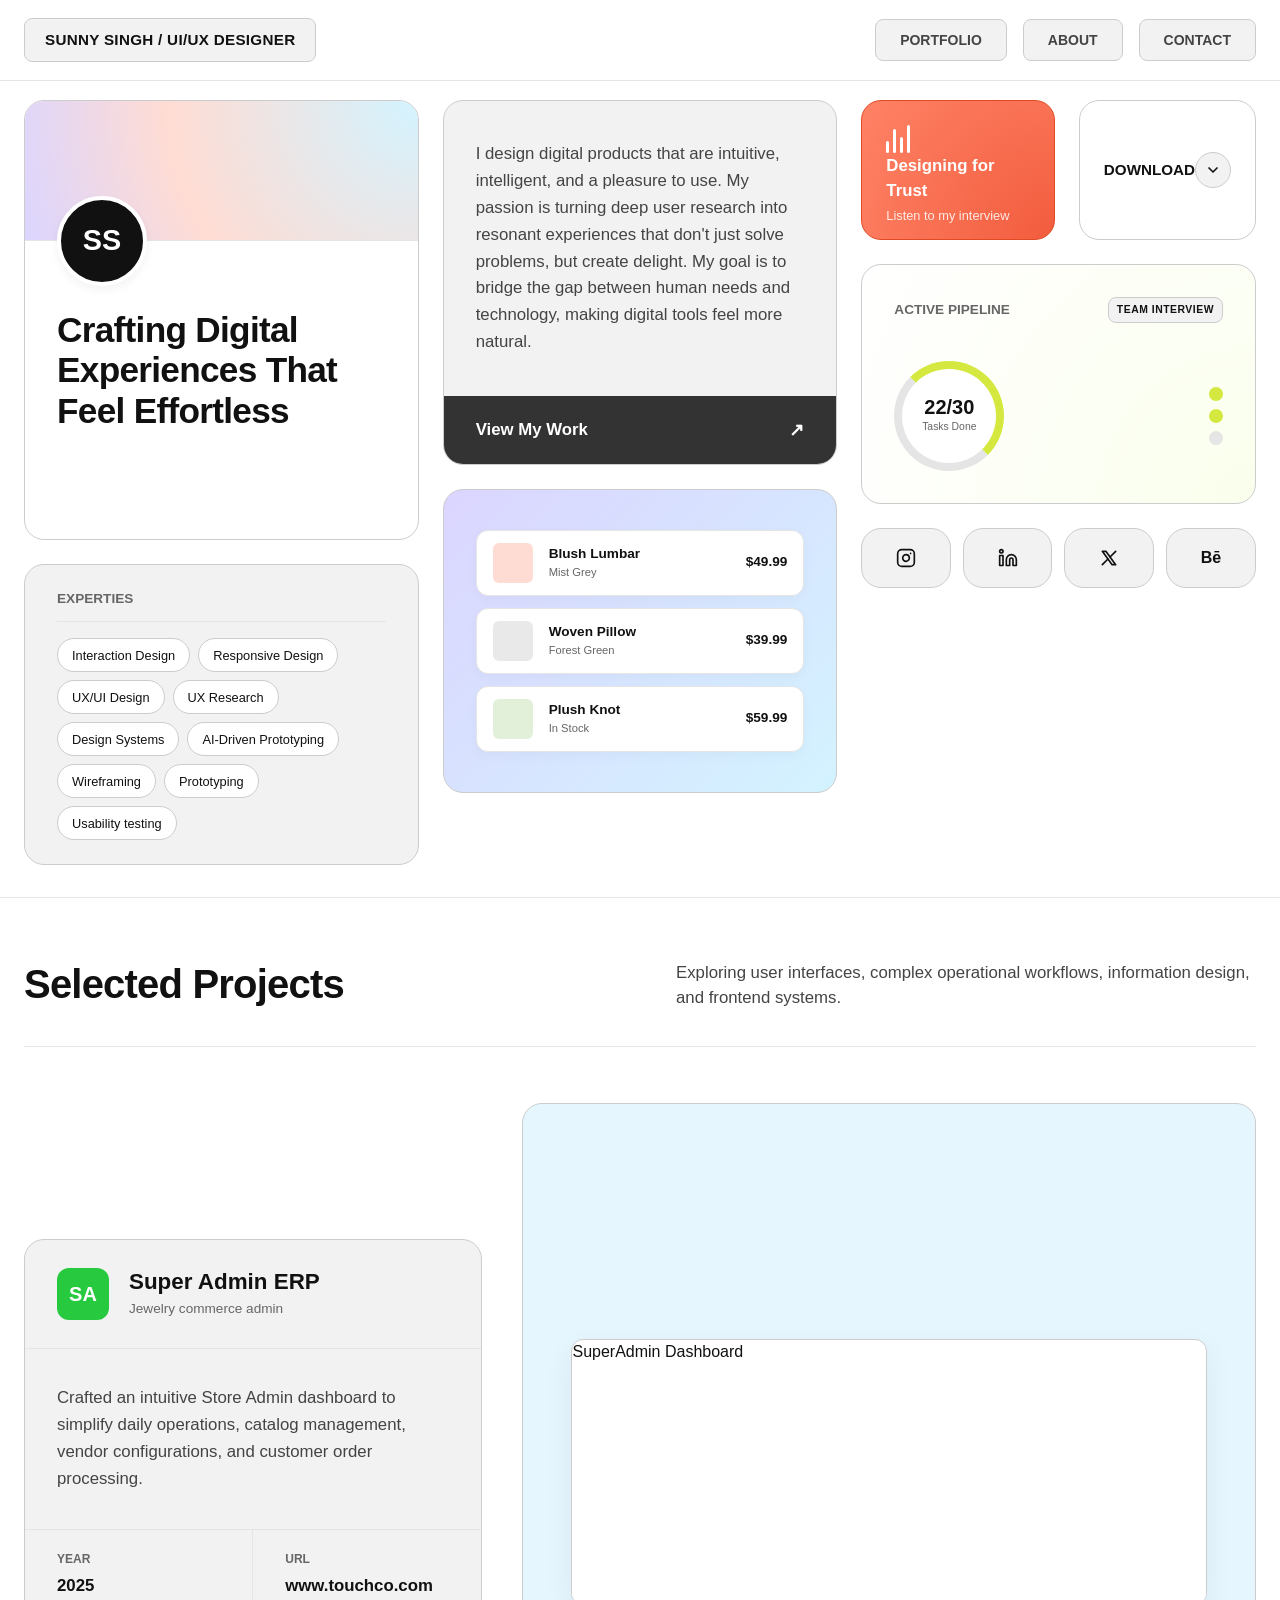
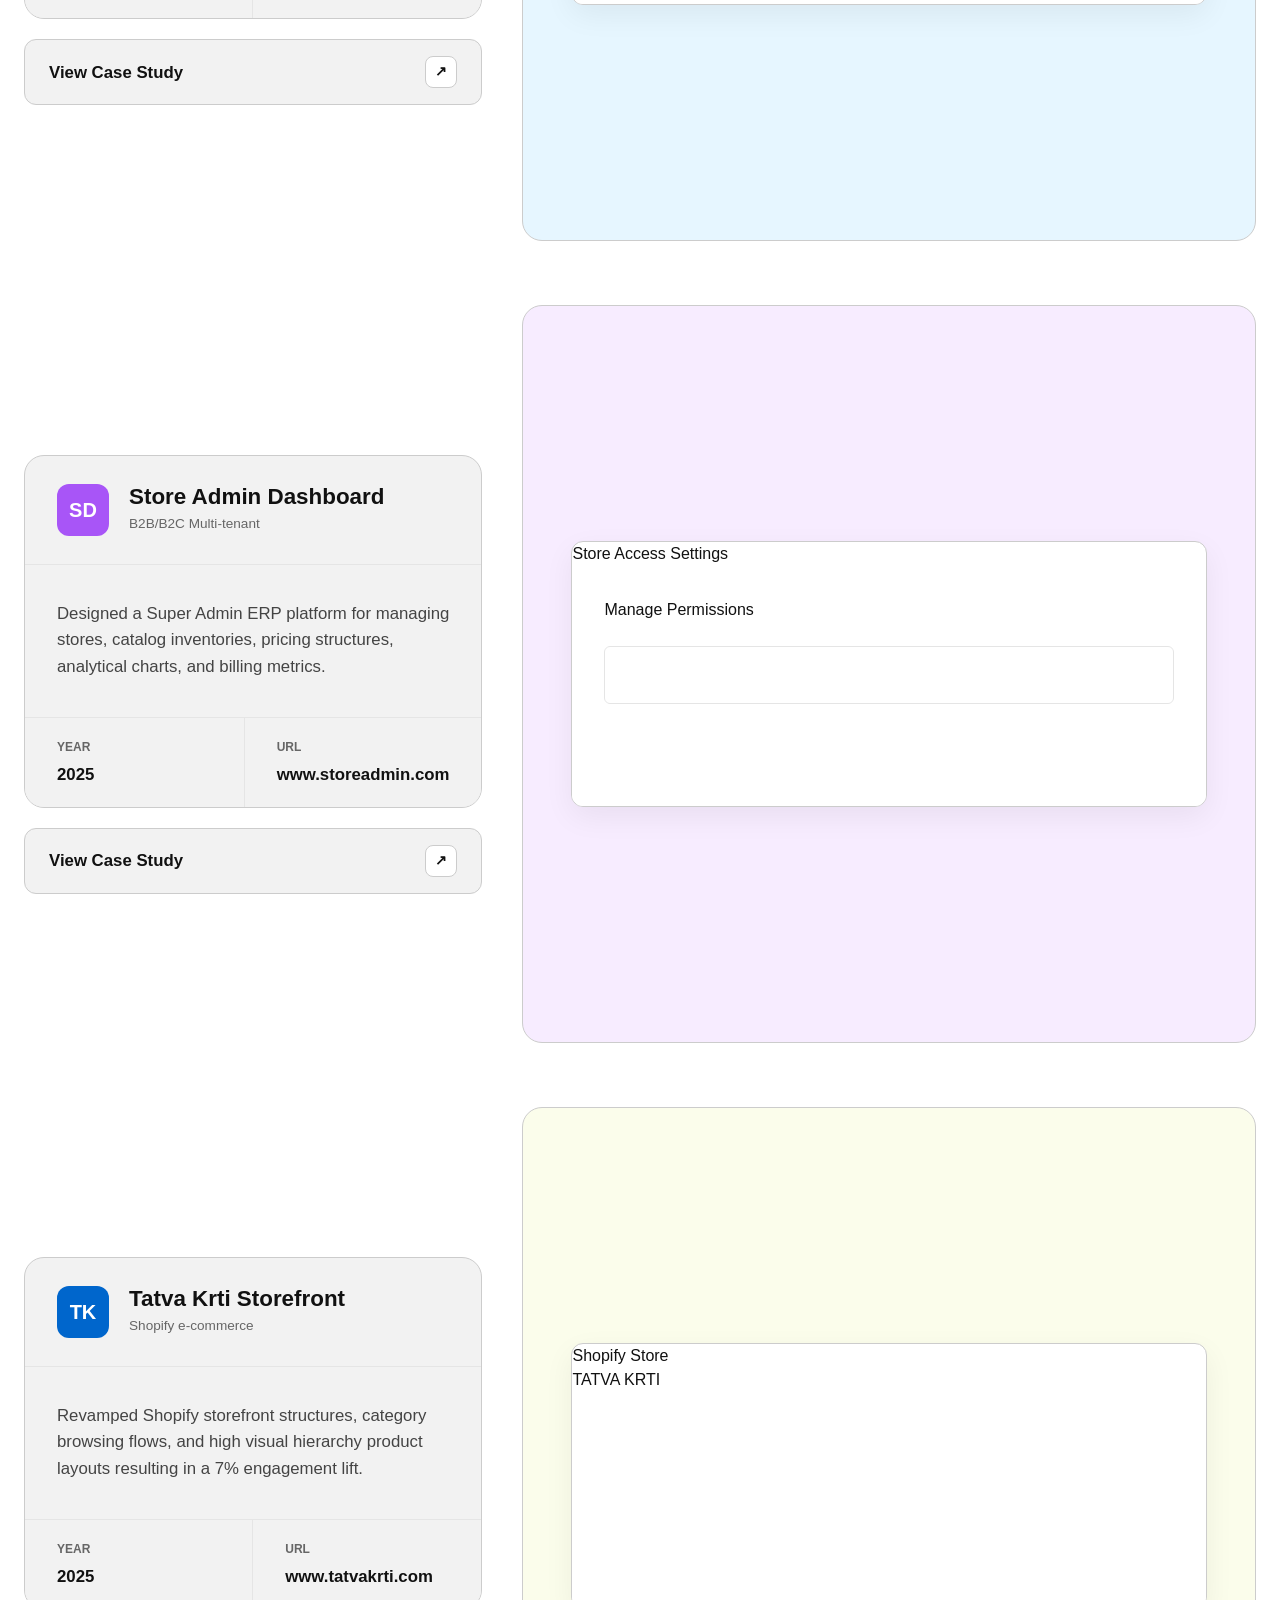
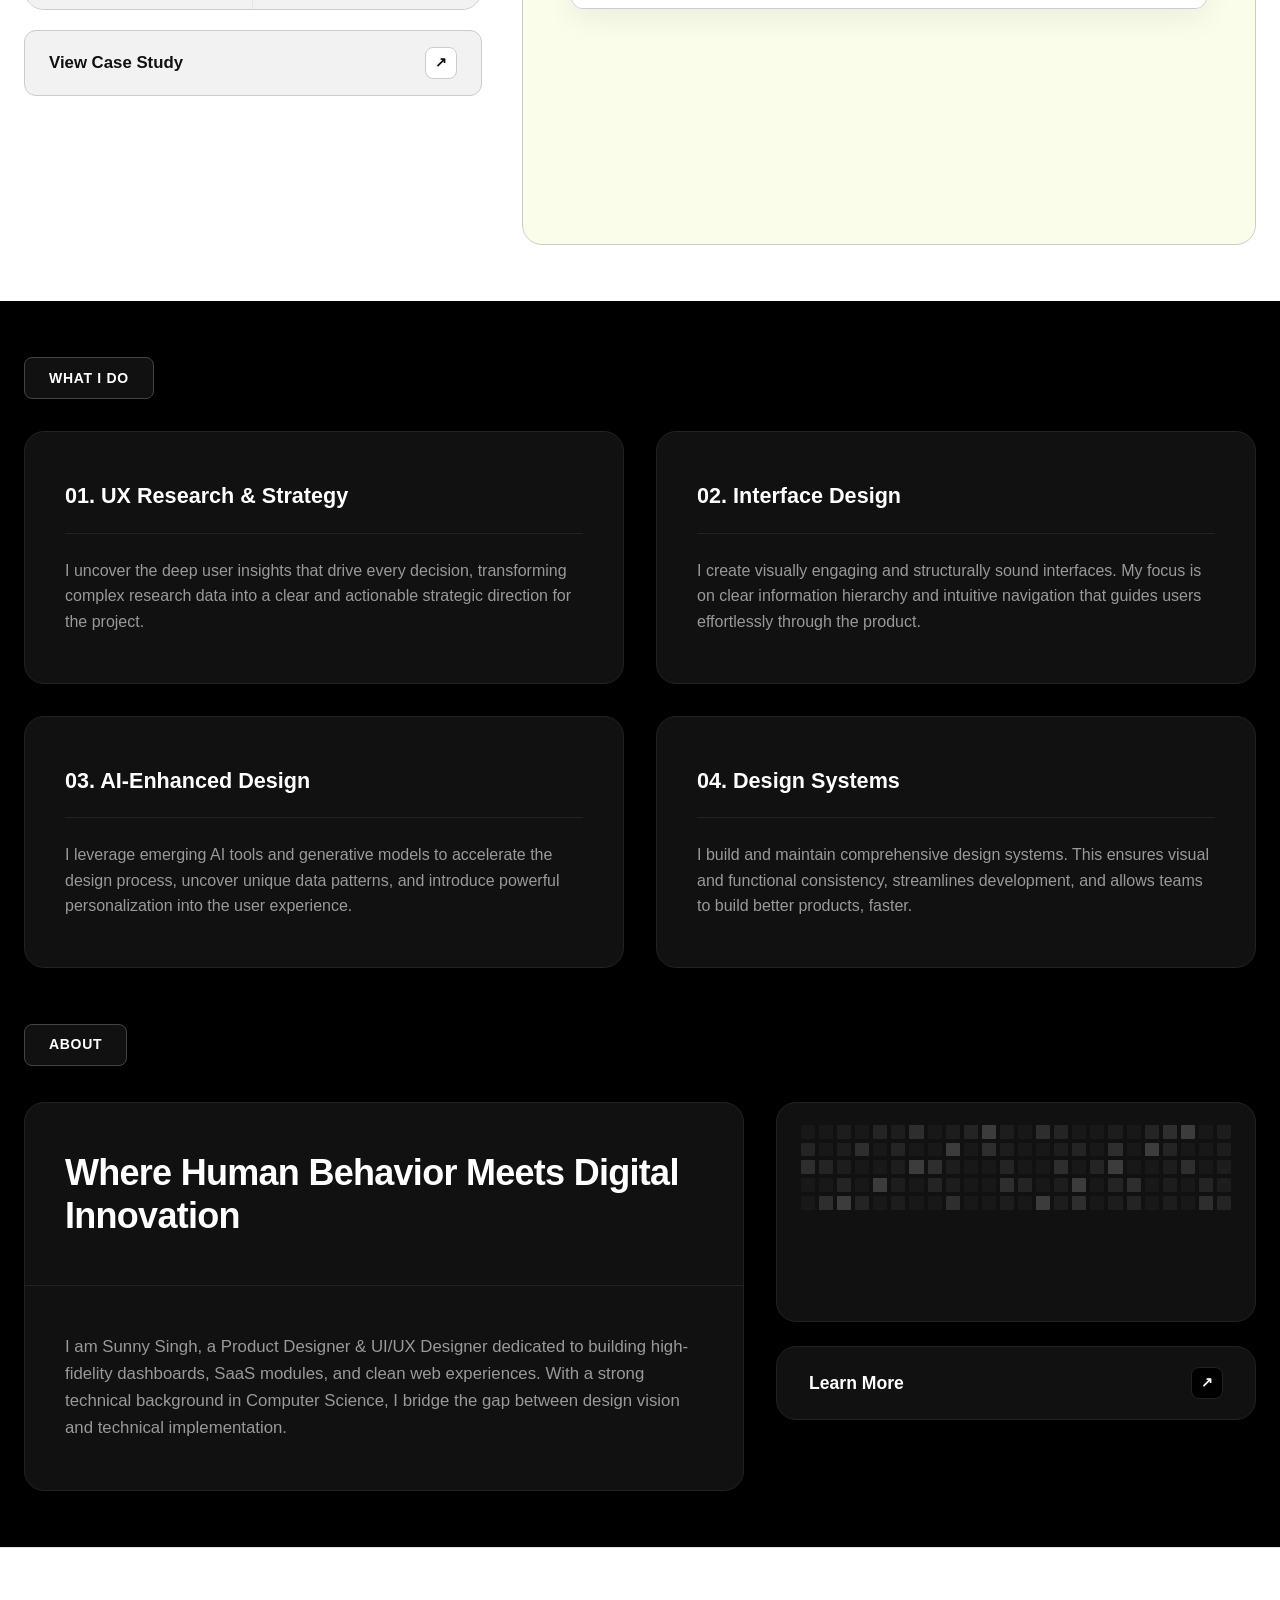
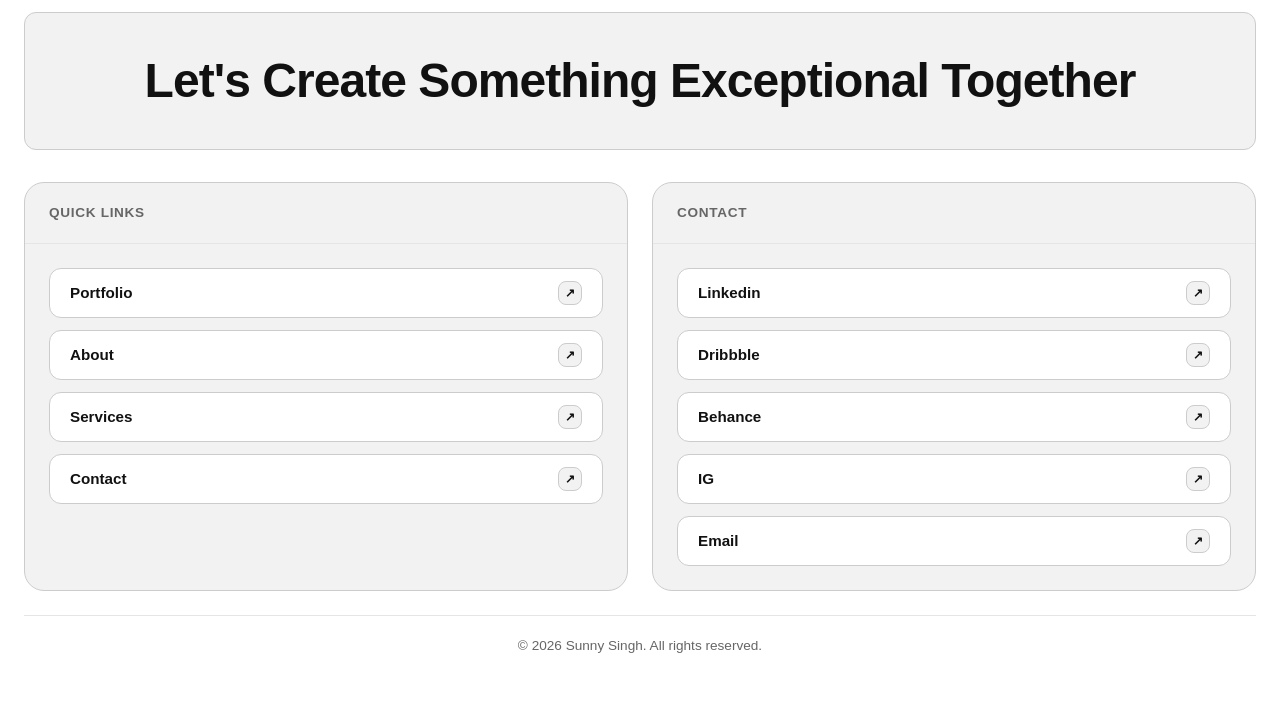
==== commit 1e8ec526: "Remove Legal footer column, fix footer layout to 2 columns" ====
--- a/index.html
+++ b/index.html
@@ -495,22 +495,12 @@
           </div>
         </div>
 
-        <!-- Legal Widget -->
-        <div class="footer-widget">
-          <div class="footer-widget-header">Legal</div>
-          <div class="footer-widget-body legal-body">
-            <div class="footer-legal-list">
-              <a href="#">Terms & Conditions</a>
-              <a href="#">Privacy Policy</a>
-              <a href="#">Refund Policy</a>
-              <a href="#">Accessibility Statement</a>
-            </div>
-            <div class="footer-copyright">
-              &copy; 2026 by Sunny Singh. Powered and Secured by Wix
-            </div>
-          </div>
-        </div>
-
+
+
+      </div>
+
+      <div class="footer-bottom-bar">
+        <span>&copy; 2026 Sunny Singh. All rights reserved.</span>
       </div>
 
     </div>
--- a/css/style.css
+++ b/css/style.css
@@ -898,7 +898,7 @@
 
 .footer-columns-grid {
   display: grid;
-  grid-template-columns: 1fr 1fr 1fr;
+  grid-template-columns: 1fr 1fr;
   gap: 1.5rem;
 }
 
@@ -1007,6 +1007,18 @@
   border-top: 1px solid var(--border-color);
   padding-top: 1rem;
   line-height: 1.4;
+}
+
+/* Footer Bottom Copyright Bar */
+.footer-bottom-bar {
+  margin-top: 1.5rem;
+  padding-top: 1.25rem;
+  border-top: 1px solid var(--border-color);
+  display: flex;
+  justify-content: center;
+  align-items: center;
+  font-size: 0.85rem;
+  color: var(--text-muted);
 }
 
 /* Case Study detail adjustments */
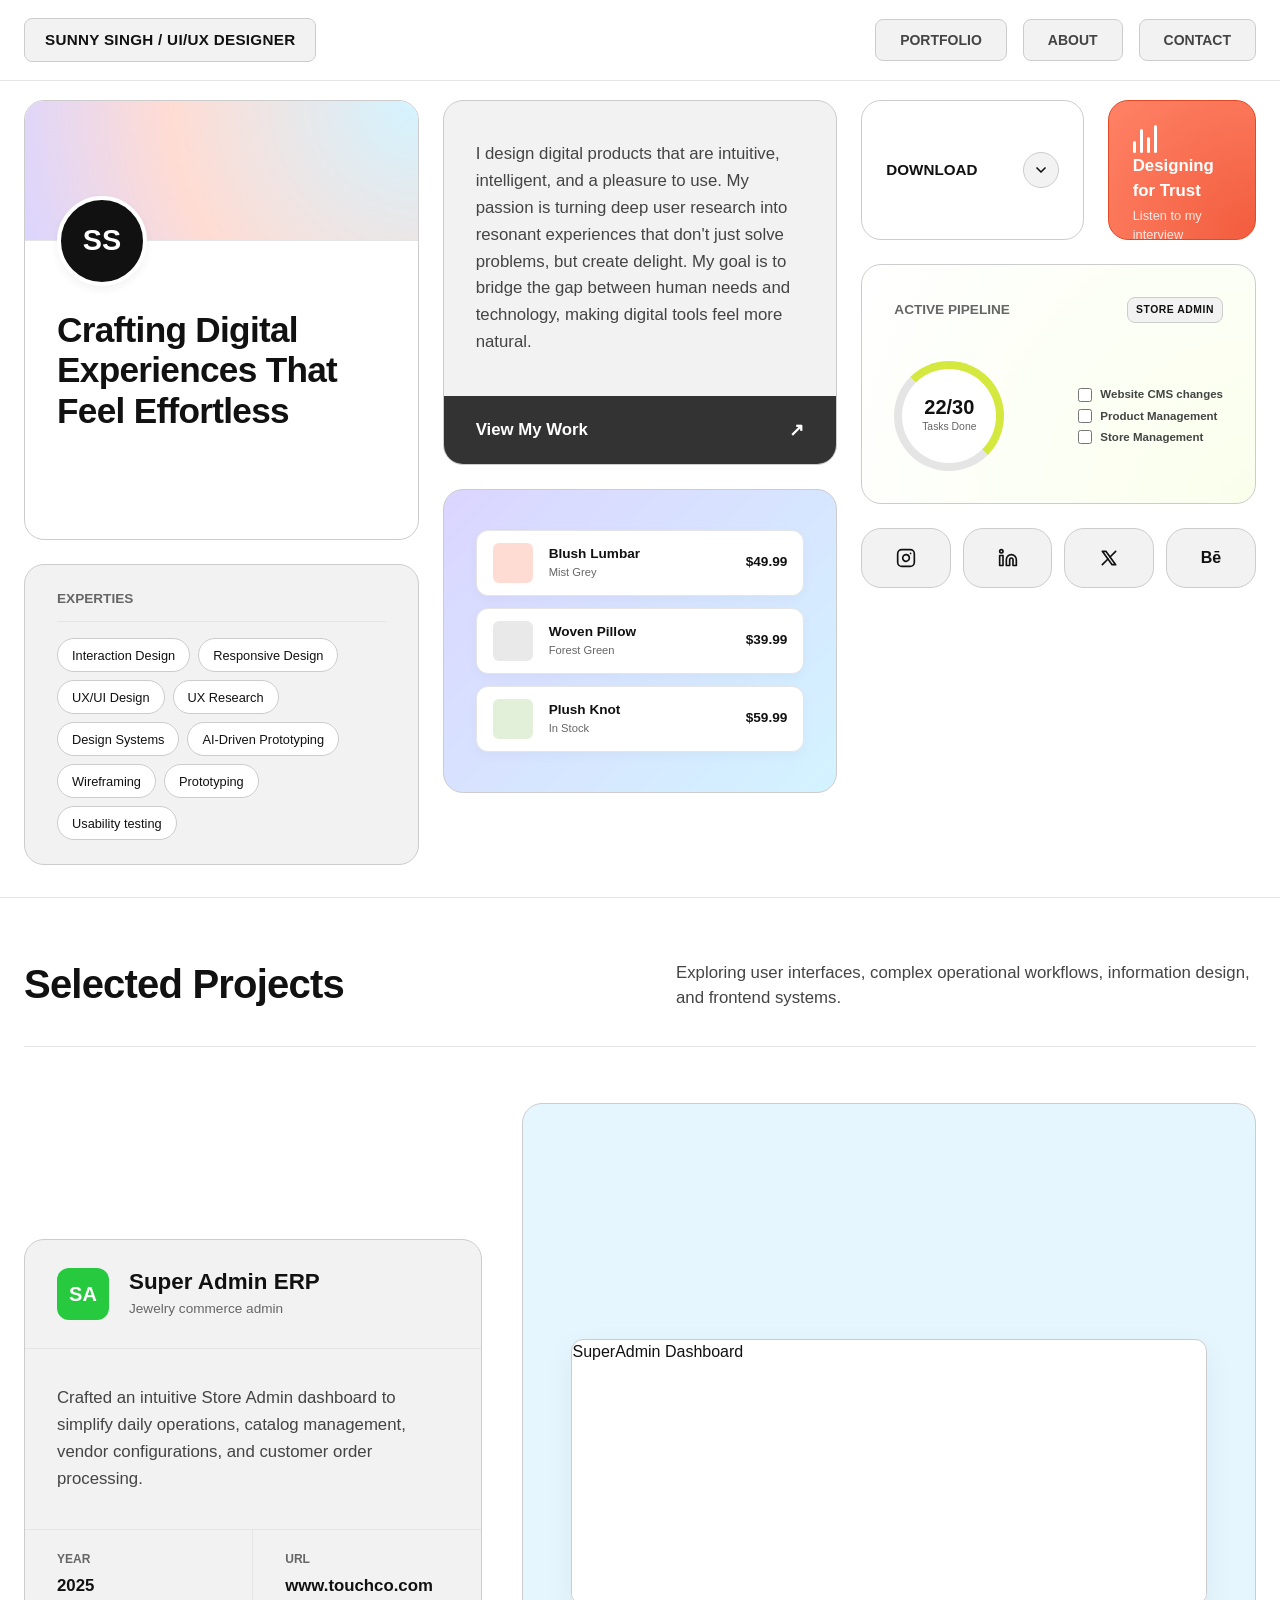
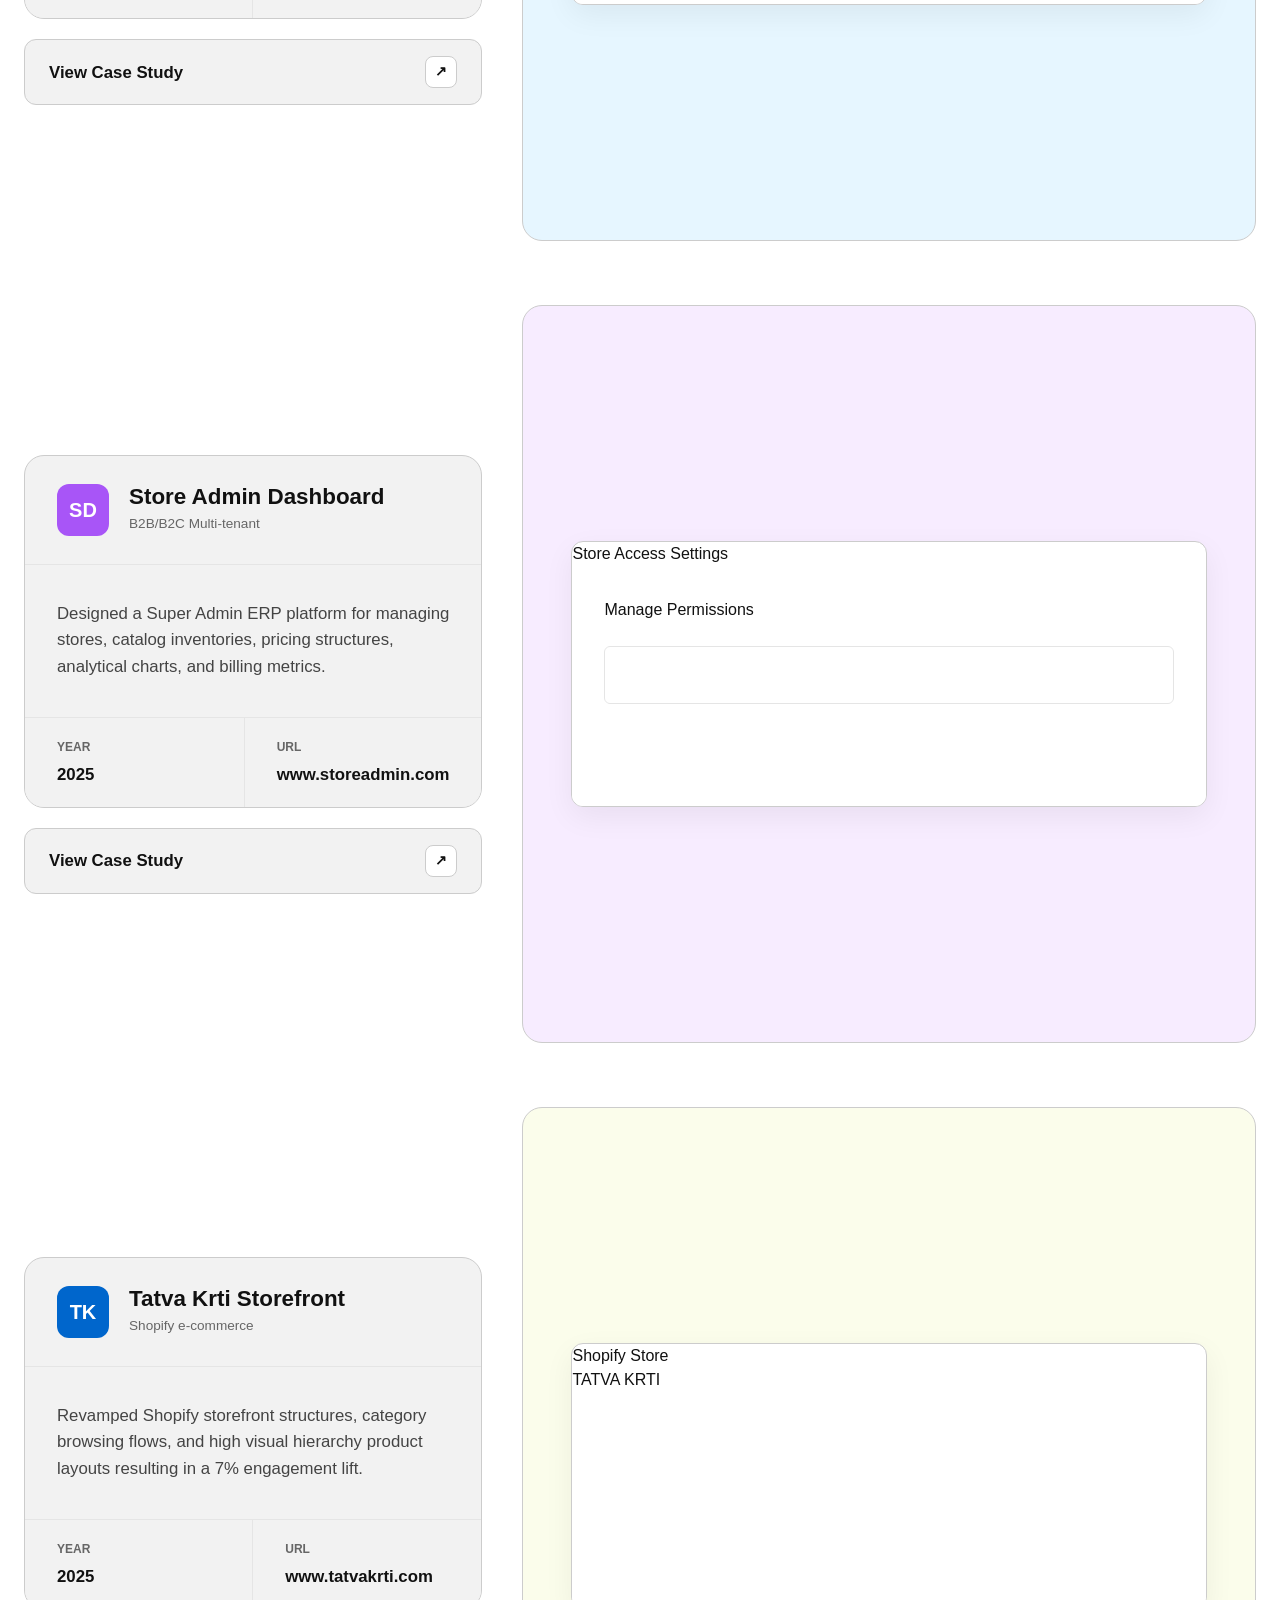
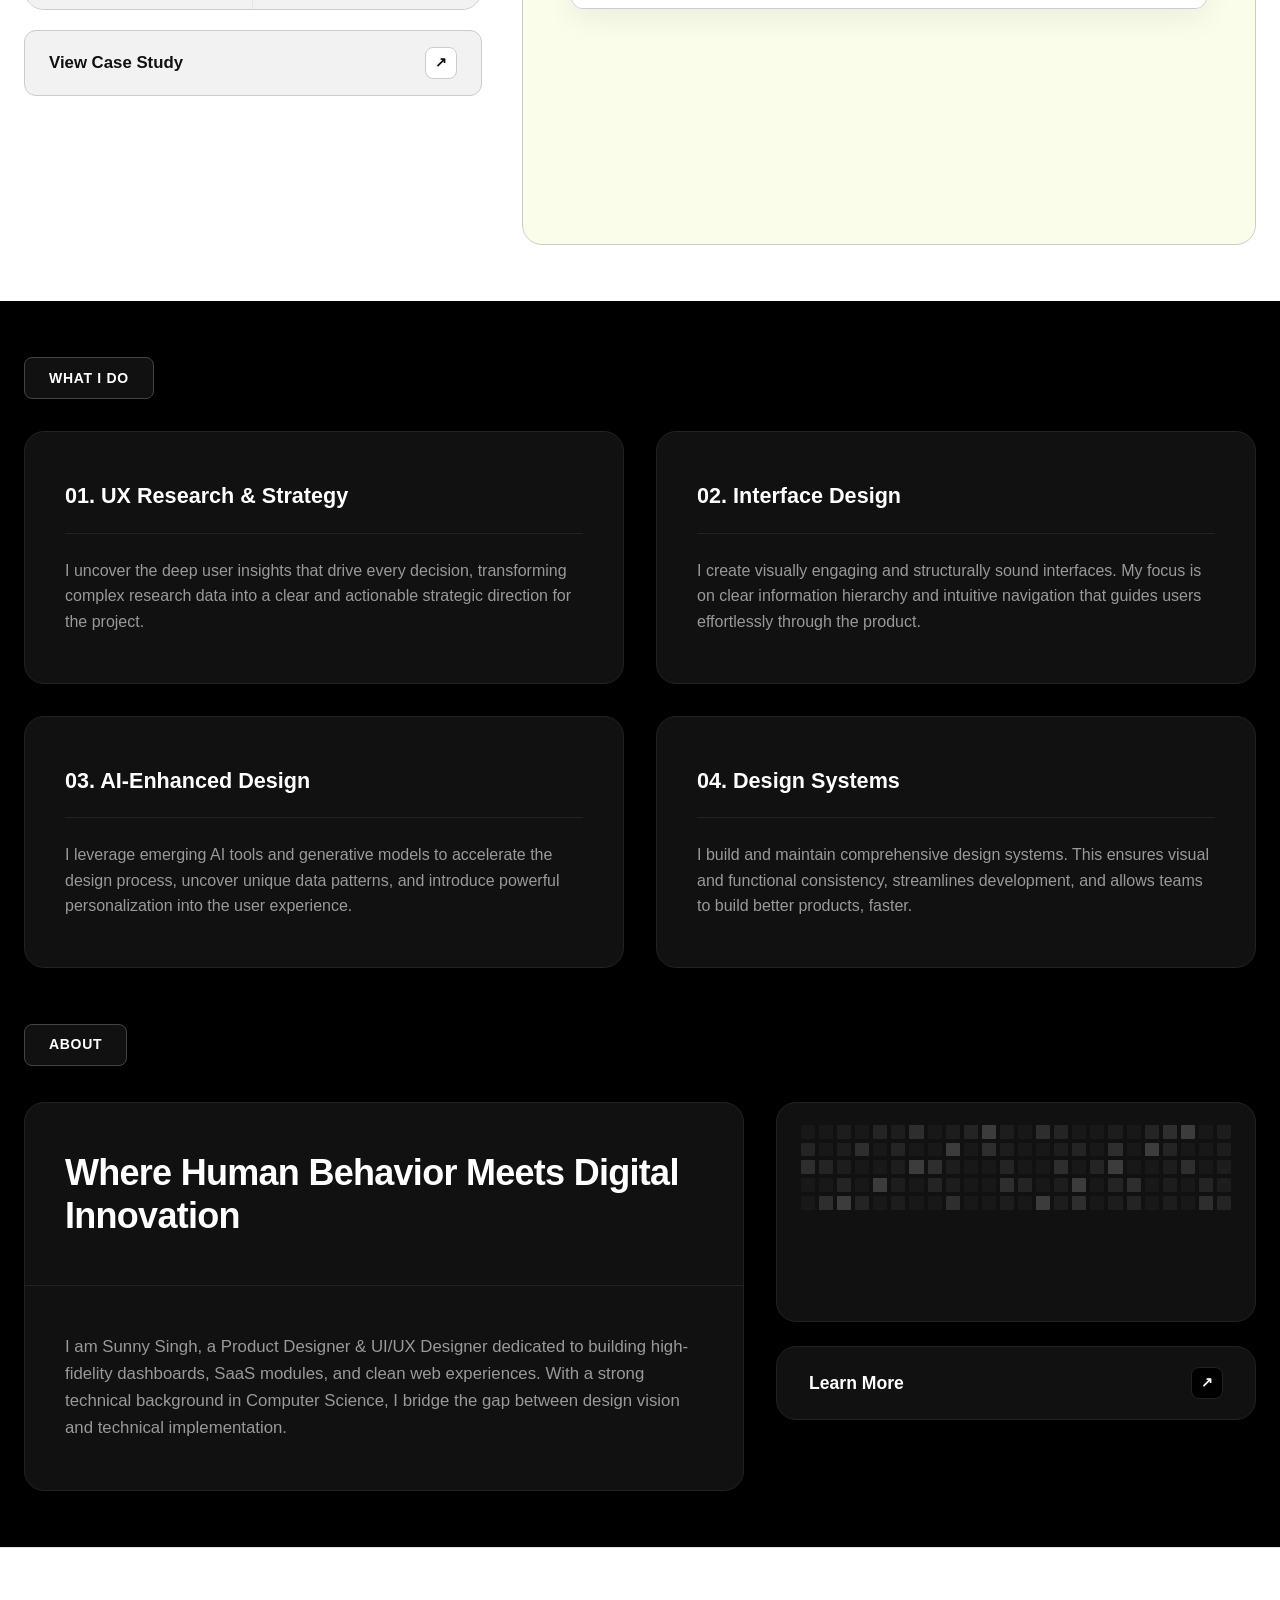
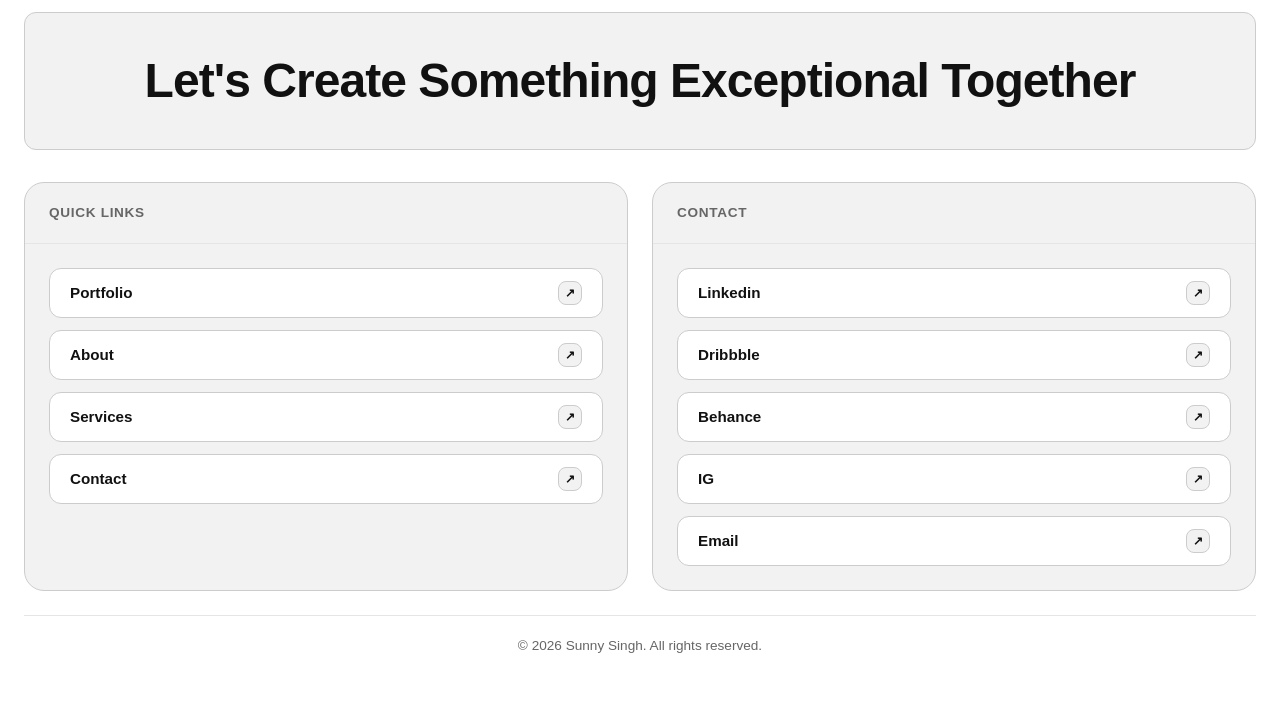
==== commit 7478c3e0: "Swap card order, rename to Store Admin, add task checkboxes" ====
--- a/index.html
+++ b/index.html
@@ -103,9 +103,17 @@
 
         <!-- Column 3 (Right) -->
         <div class="hero-col">
-          <!-- Top Split Row -->
+          <!-- Top Split Row: Download on top, Song below -->
           <div class="hero-split-row">
-            <!-- Soundwave Card (Synchronized Jukebox) -->
+            <!-- Download CV Card (top) -->
+            <a href="about.html" class="download-cv-card-new">
+              <span>Download</span>
+              <div class="download-circle-icon">
+                <svg width="16" height="16" viewBox="0 0 24 24" fill="none" stroke="currentColor" stroke-width="2.5" stroke-linecap="round" stroke-linejoin="round"><path d="M6 9l6 6 6-6"></path></svg>
+              </div>
+            </a>
+
+            <!-- Soundwave Card (Synchronized Jukebox) - below -->
             <div class="soundwave-card-new" id="jukebox-card" style="cursor: pointer;">
               <div class="soundwave-animated-bars" id="jukebox-bars">
                 <span class="bar"></span>
@@ -118,31 +126,32 @@
                 <div class="soundwave-subtitle" id="jukebox-subtitle">Listen to my interview</div>
               </div>
             </div>
-            
-            <!-- Download CV Card -->
-            <a href="about.html" class="download-cv-card-new">
-              <span>Download</span>
-              <div class="download-circle-icon">
-                <svg width="16" height="16" viewBox="0 0 24 24" fill="none" stroke="currentColor" stroke-width="2.5" stroke-linecap="round" stroke-linejoin="round"><path d="M6 9l6 6 6-6"></path></svg>
-              </div>
-            </a>
           </div>
           
           <!-- Active Pipeline Mockup Card -->
           <div class="active-pipeline-card-new">
             <div class="pipeline-header-new">
               <span>Active Pipeline</span>
-              <span class="badge-capsule" style="padding: 0.25rem 0.5rem; font-size: 0.65rem; margin-bottom: 0;">Team Interview</span>
+              <span class="badge-capsule" style="padding: 0.25rem 0.5rem; font-size: 0.65rem; margin-bottom: 0;">Store Admin</span>
             </div>
             <div class="pipeline-graphics">
               <div class="pipeline-circle-progress">
                 <div class="progress-val">22/30</div>
                 <div class="progress-lbl">Tasks Done</div>
               </div>
-              <div class="pipeline-steps-list">
-                <div class="pipeline-step-dot done"></div>
-                <div class="pipeline-step-dot done"></div>
-                <div class="pipeline-step-dot pending"></div>
+              <div class="pipeline-task-list">
+                <label class="pipeline-task-item">
+                  <input type="checkbox" class="pipeline-task-check" />
+                  <span>Website CMS changes</span>
+                </label>
+                <label class="pipeline-task-item">
+                  <input type="checkbox" class="pipeline-task-check" />
+                  <span>Product Management</span>
+                </label>
+                <label class="pipeline-task-item">
+                  <input type="checkbox" class="pipeline-task-check" />
+                  <span>Store Management</span>
+                </label>
               </div>
             </div>
           </div>
--- a/css/style.css
+++ b/css/style.css
@@ -2445,3 +2445,36 @@
   border-color: var(--accent-blue);
   color: #ffffff;
 }
+
+/* Pipeline Task Checklist */
+.pipeline-task-list {
+  display: flex;
+  flex-direction: column;
+  gap: 0.4rem;
+  justify-content: center;
+}
+
+.pipeline-task-item {
+  display: flex;
+  align-items: center;
+  gap: 0.5rem;
+  cursor: pointer;
+  font-size: 0.72rem;
+  font-weight: 600;
+  color: var(--text-secondary);
+  line-height: 1.3;
+  user-select: none;
+}
+
+.pipeline-task-check {
+  width: 14px;
+  height: 14px;
+  accent-color: #b5cc3f;
+  cursor: pointer;
+  flex-shrink: 0;
+}
+
+.pipeline-task-item:has(.pipeline-task-check:checked) span {
+  text-decoration: line-through;
+  color: var(--text-muted);
+}
